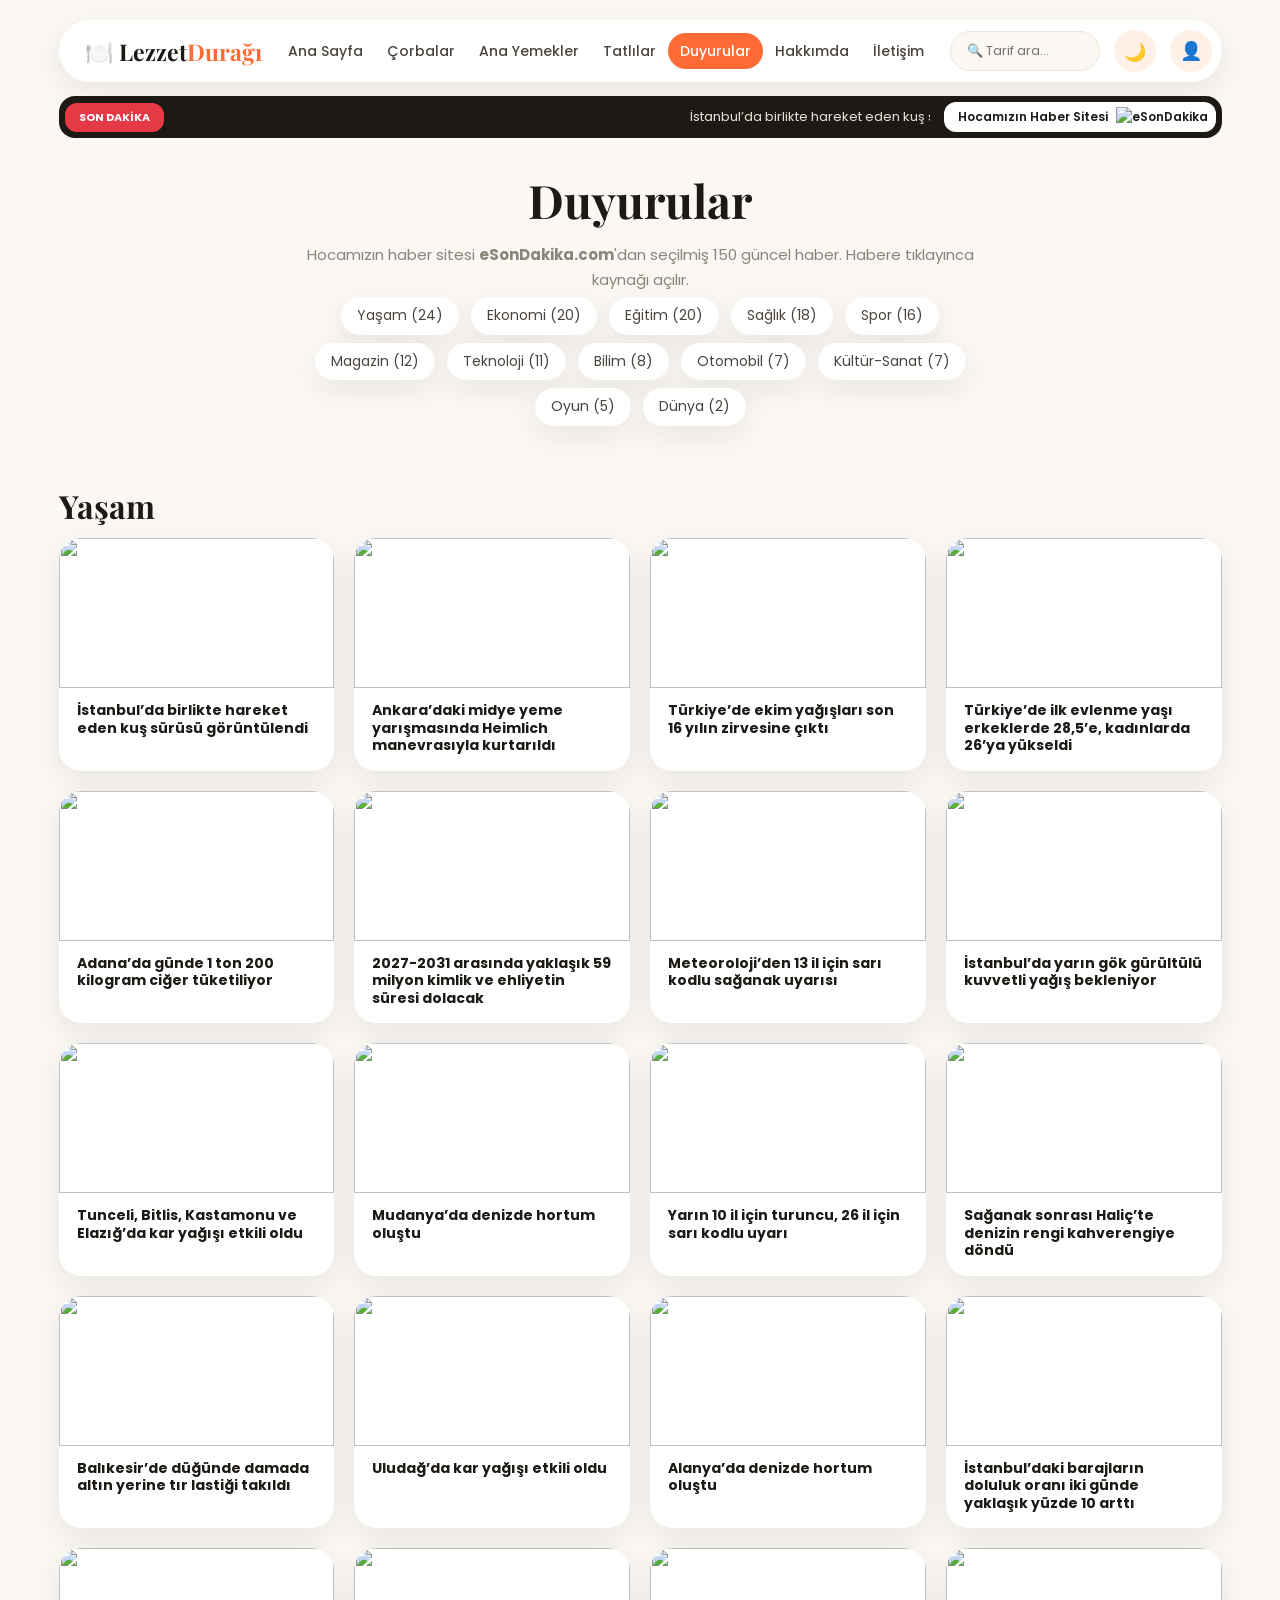
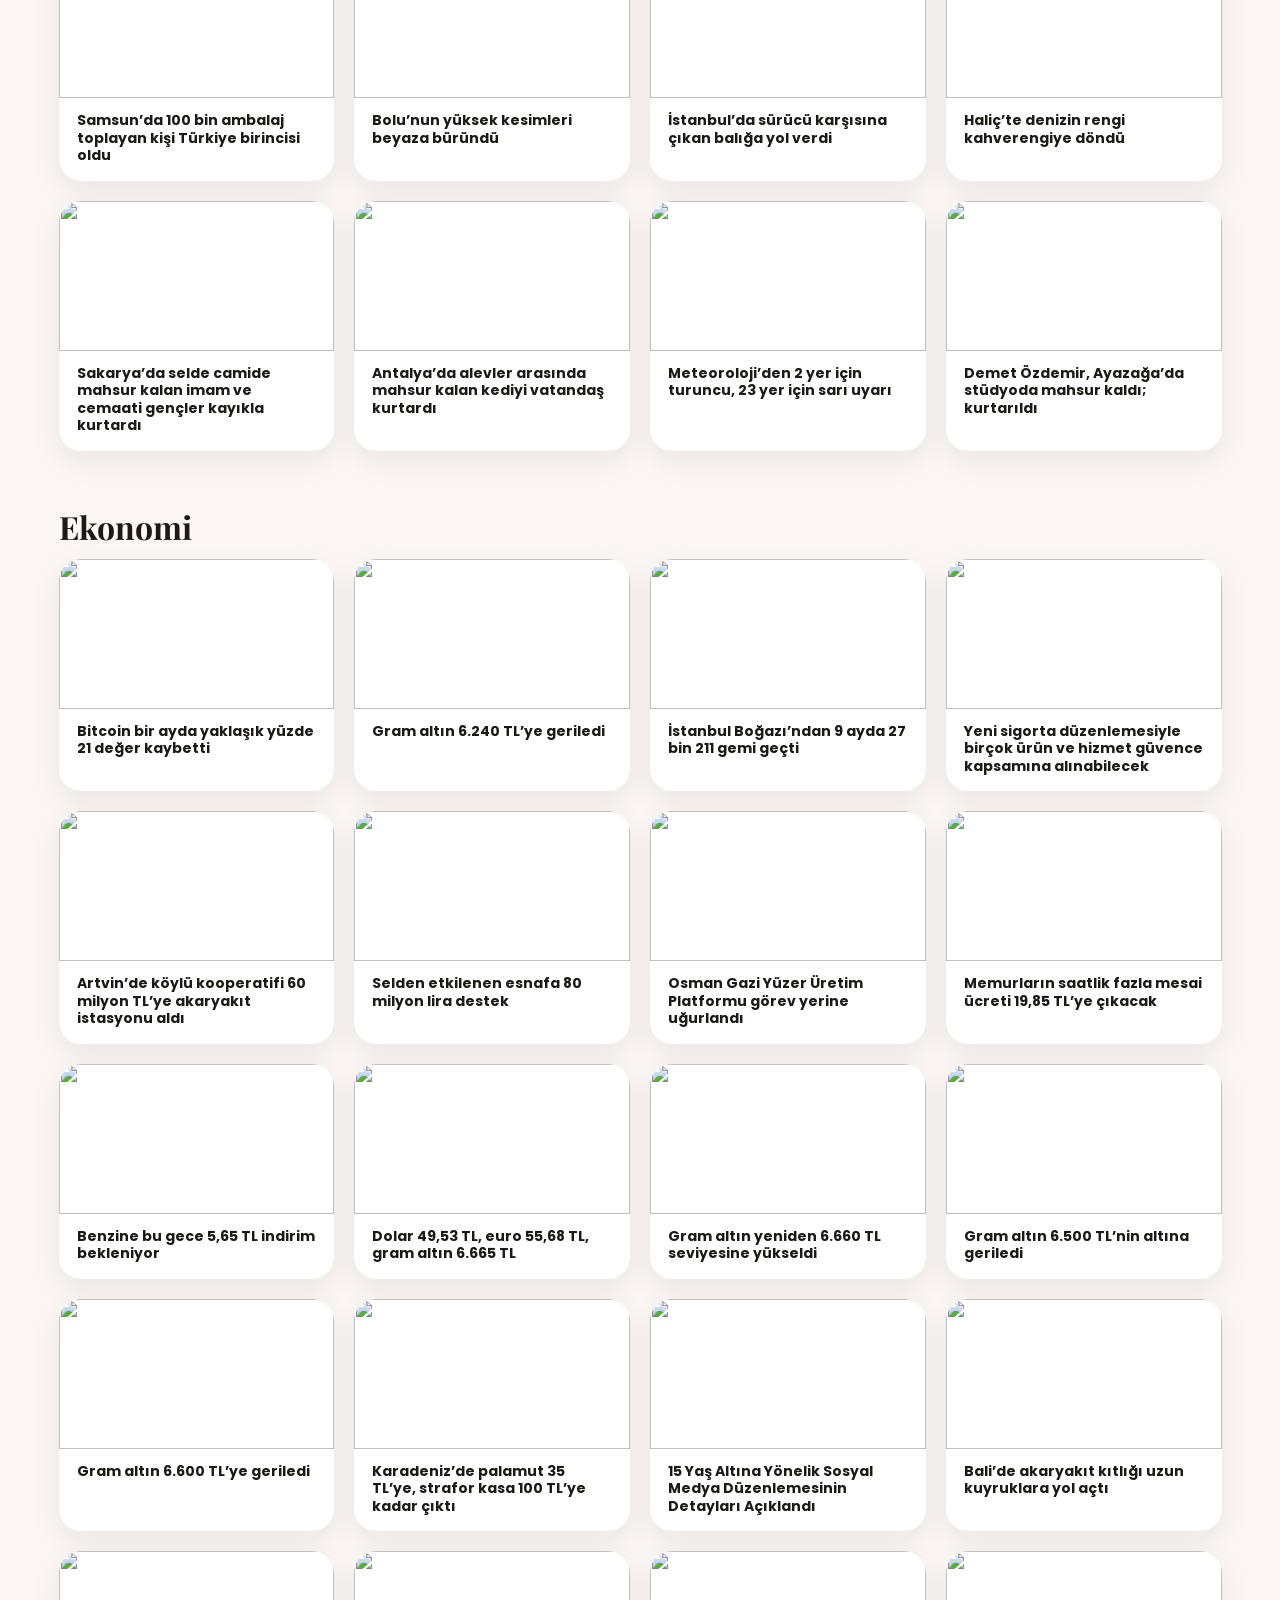
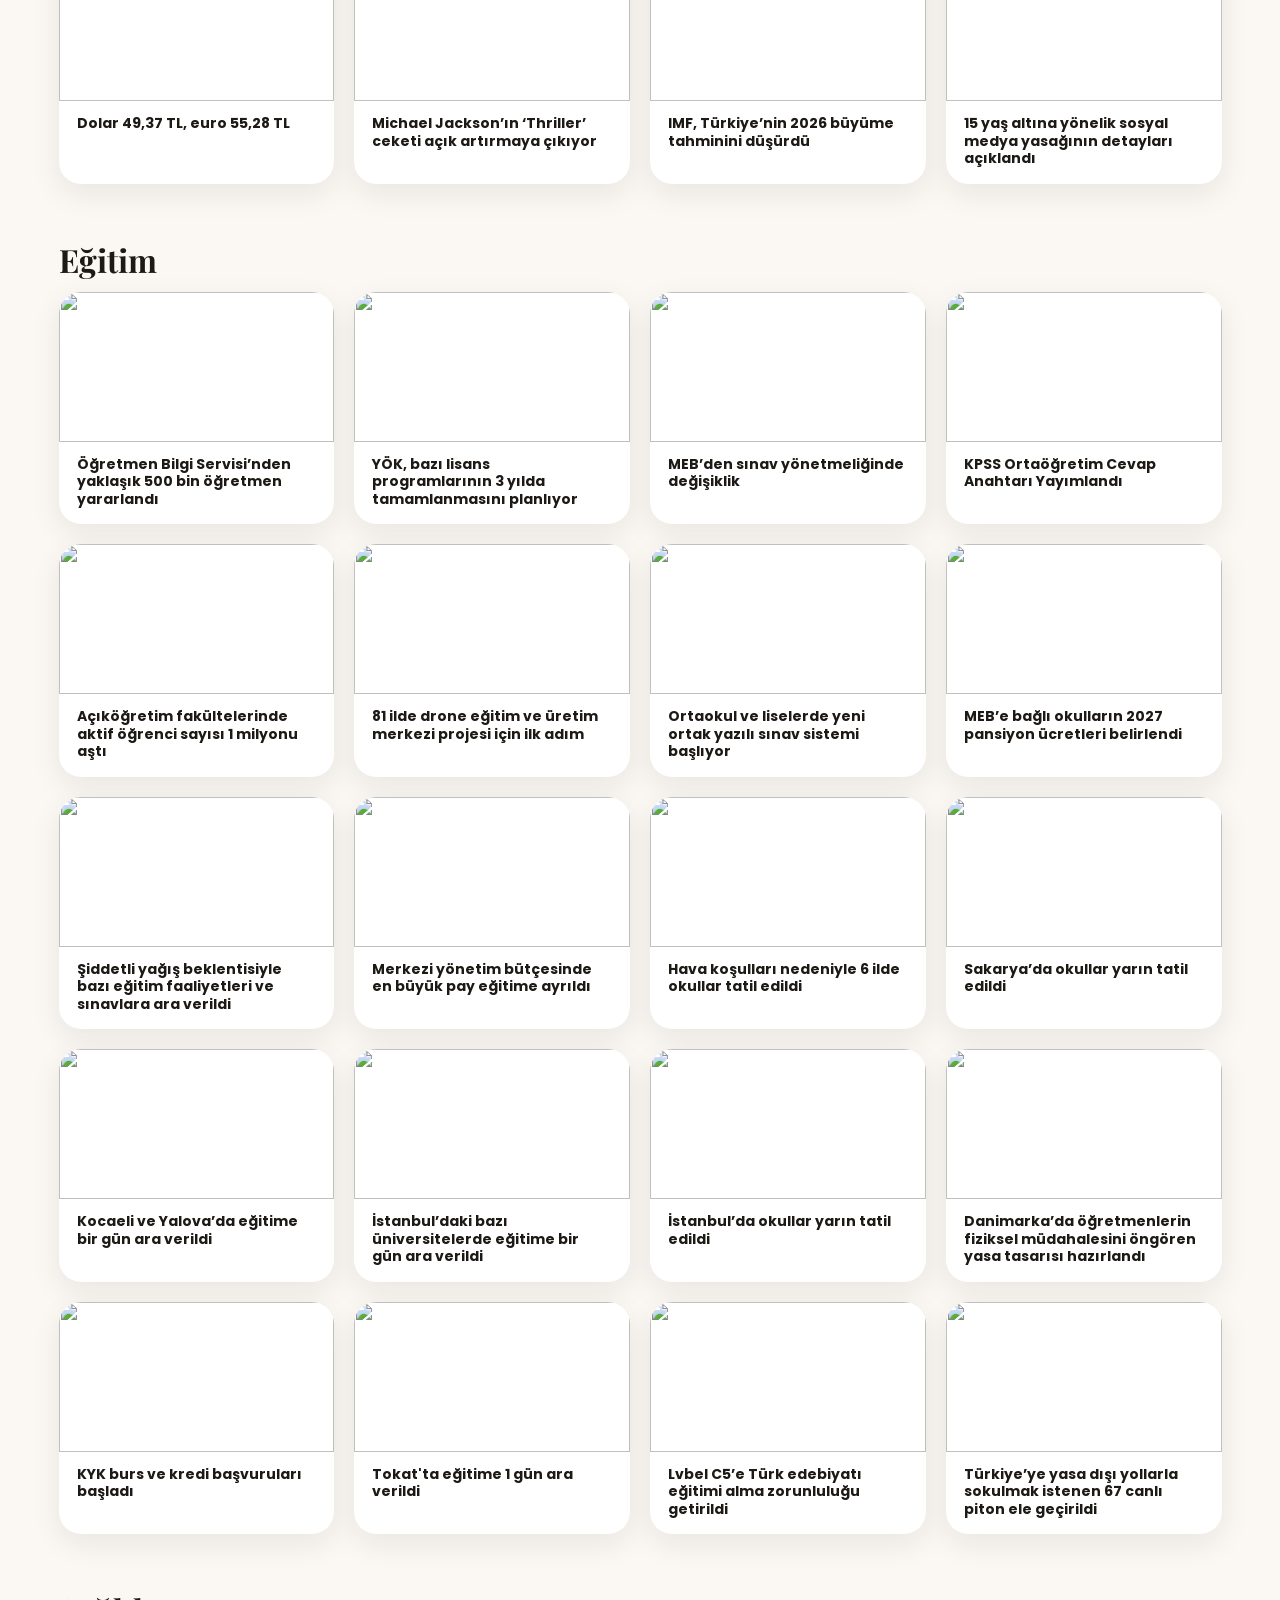
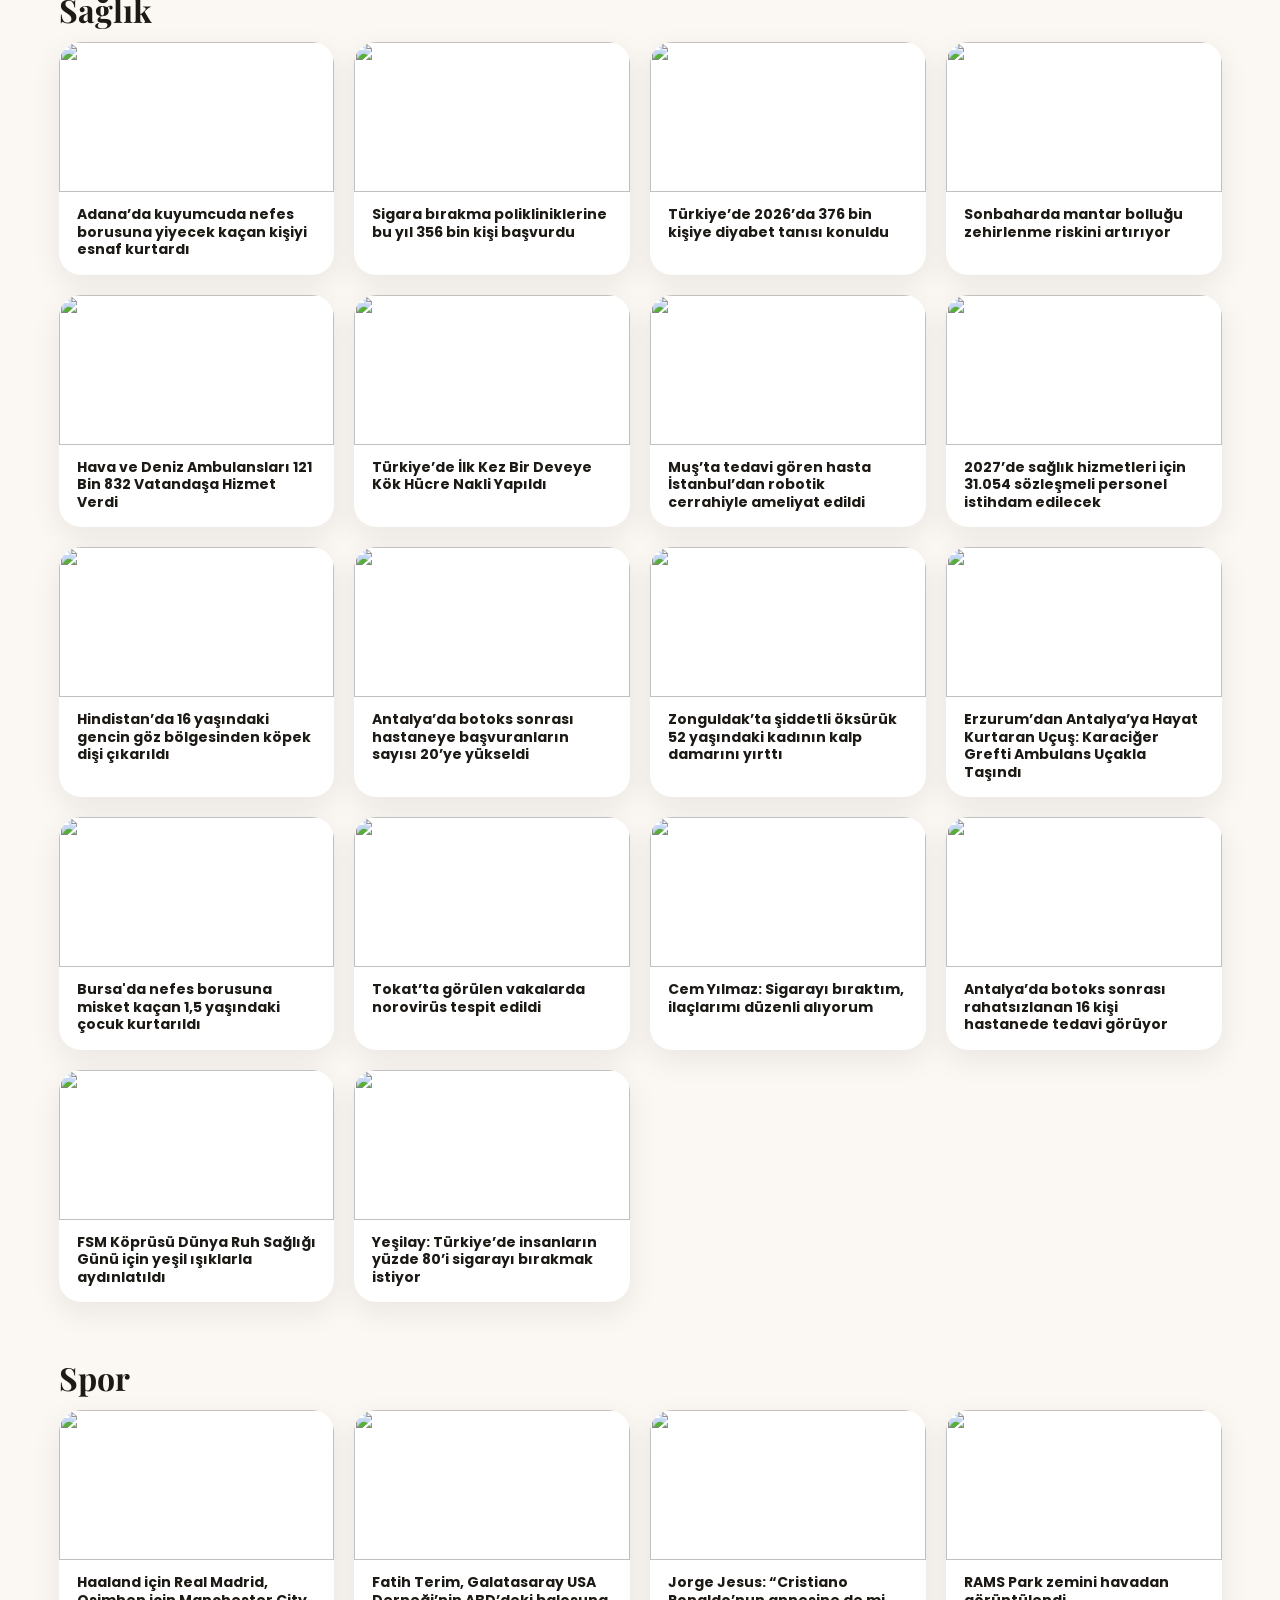
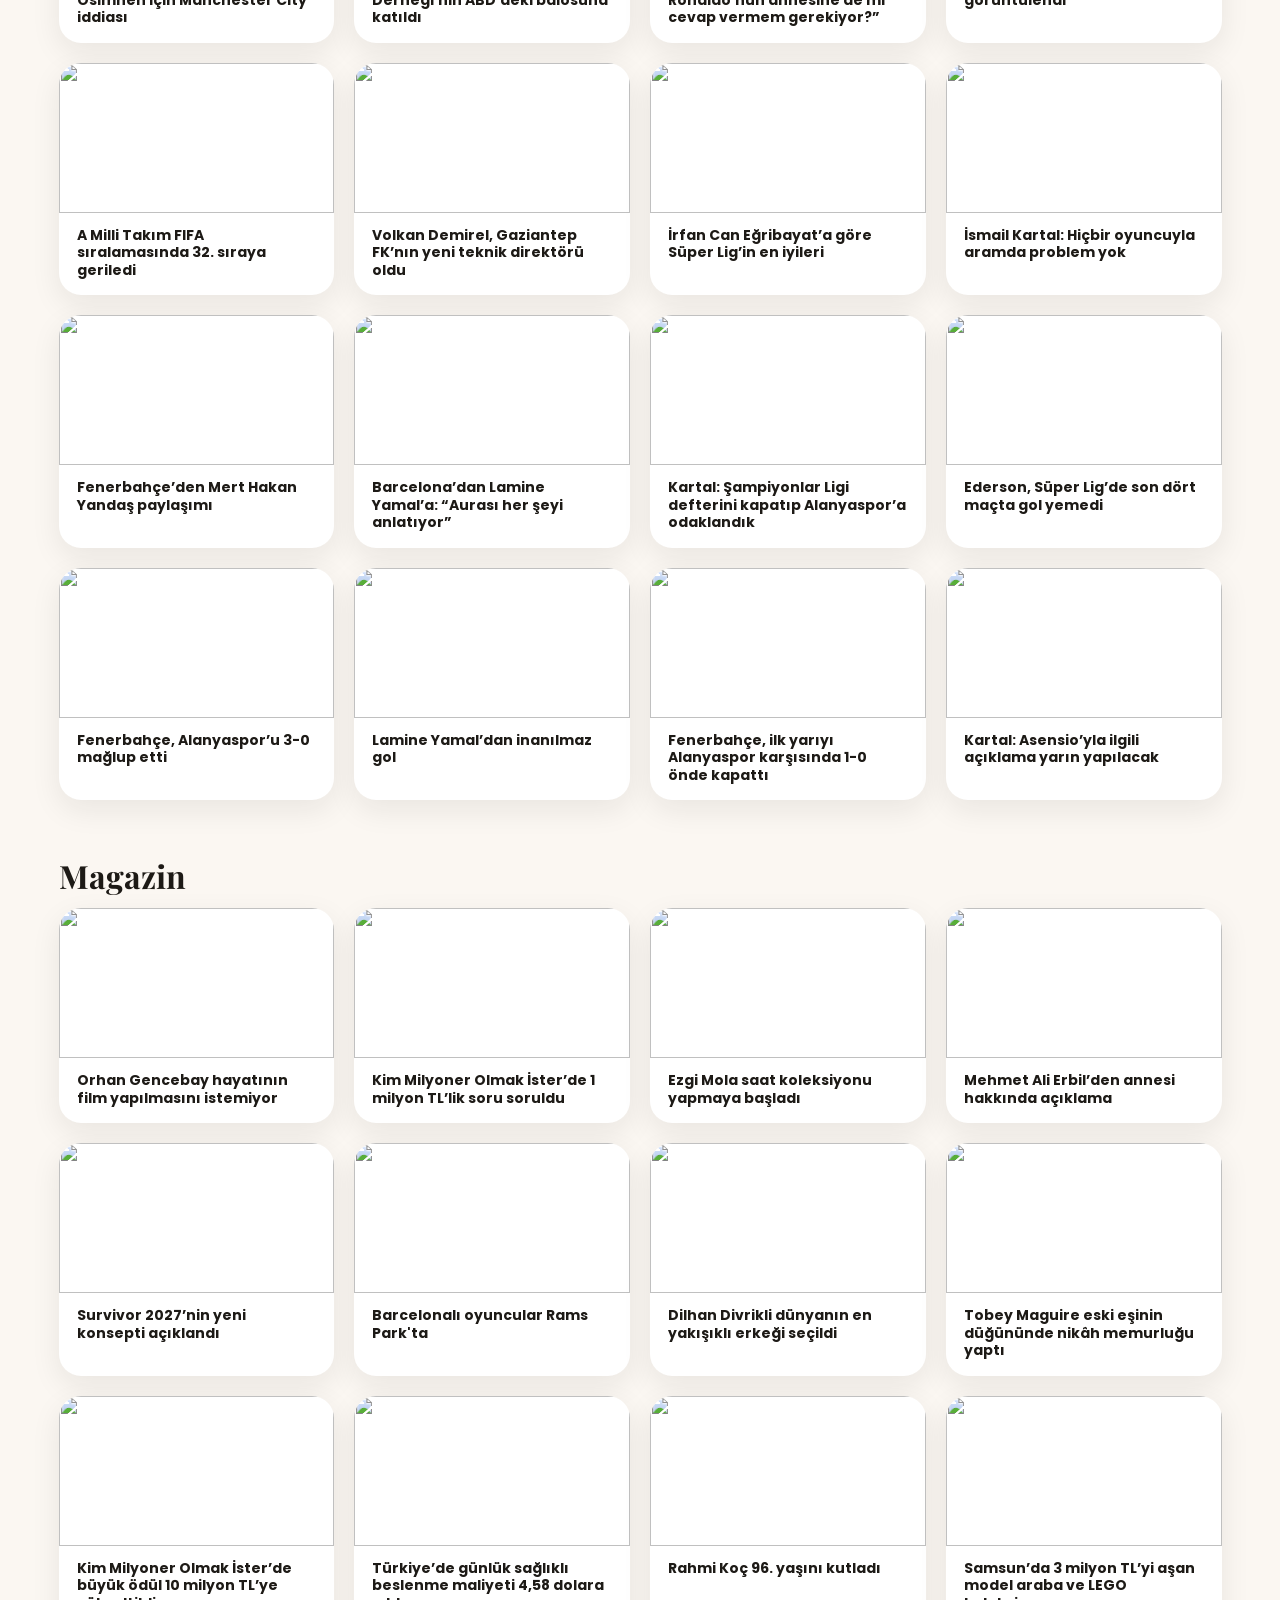
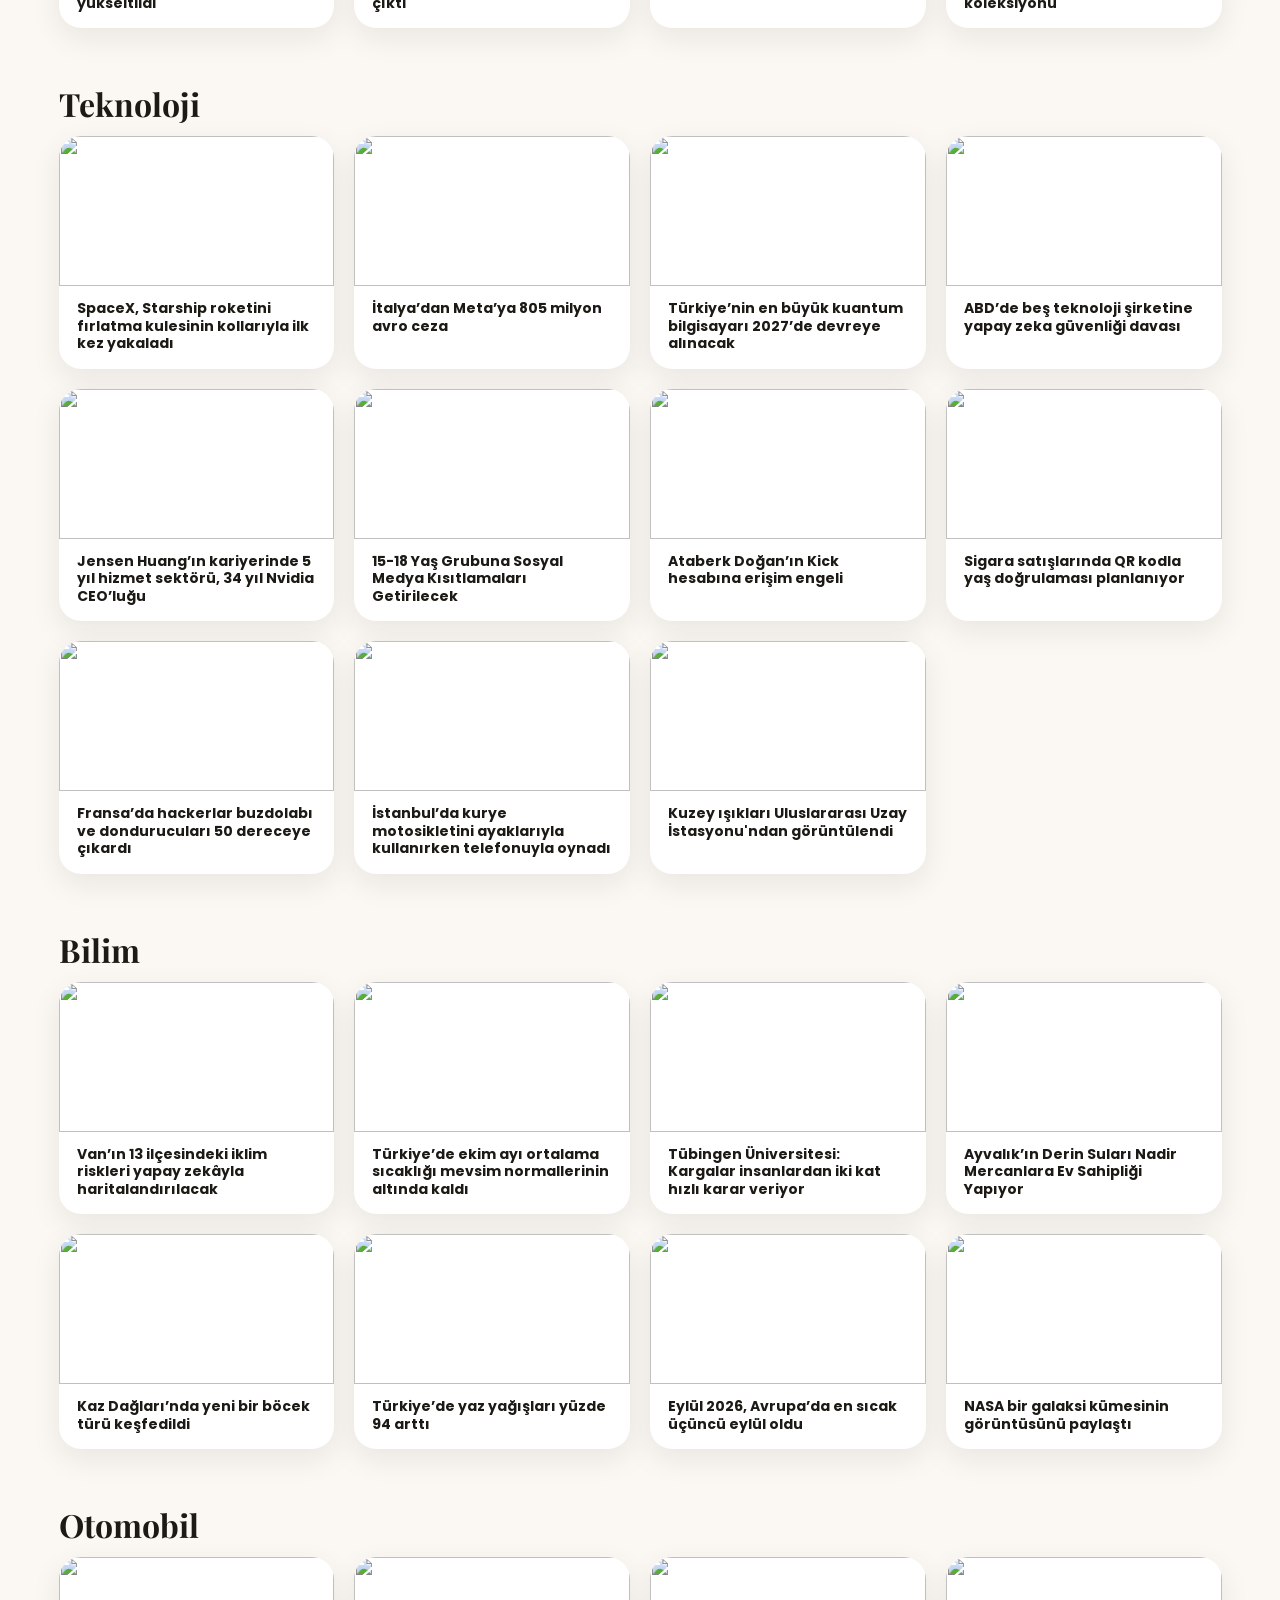
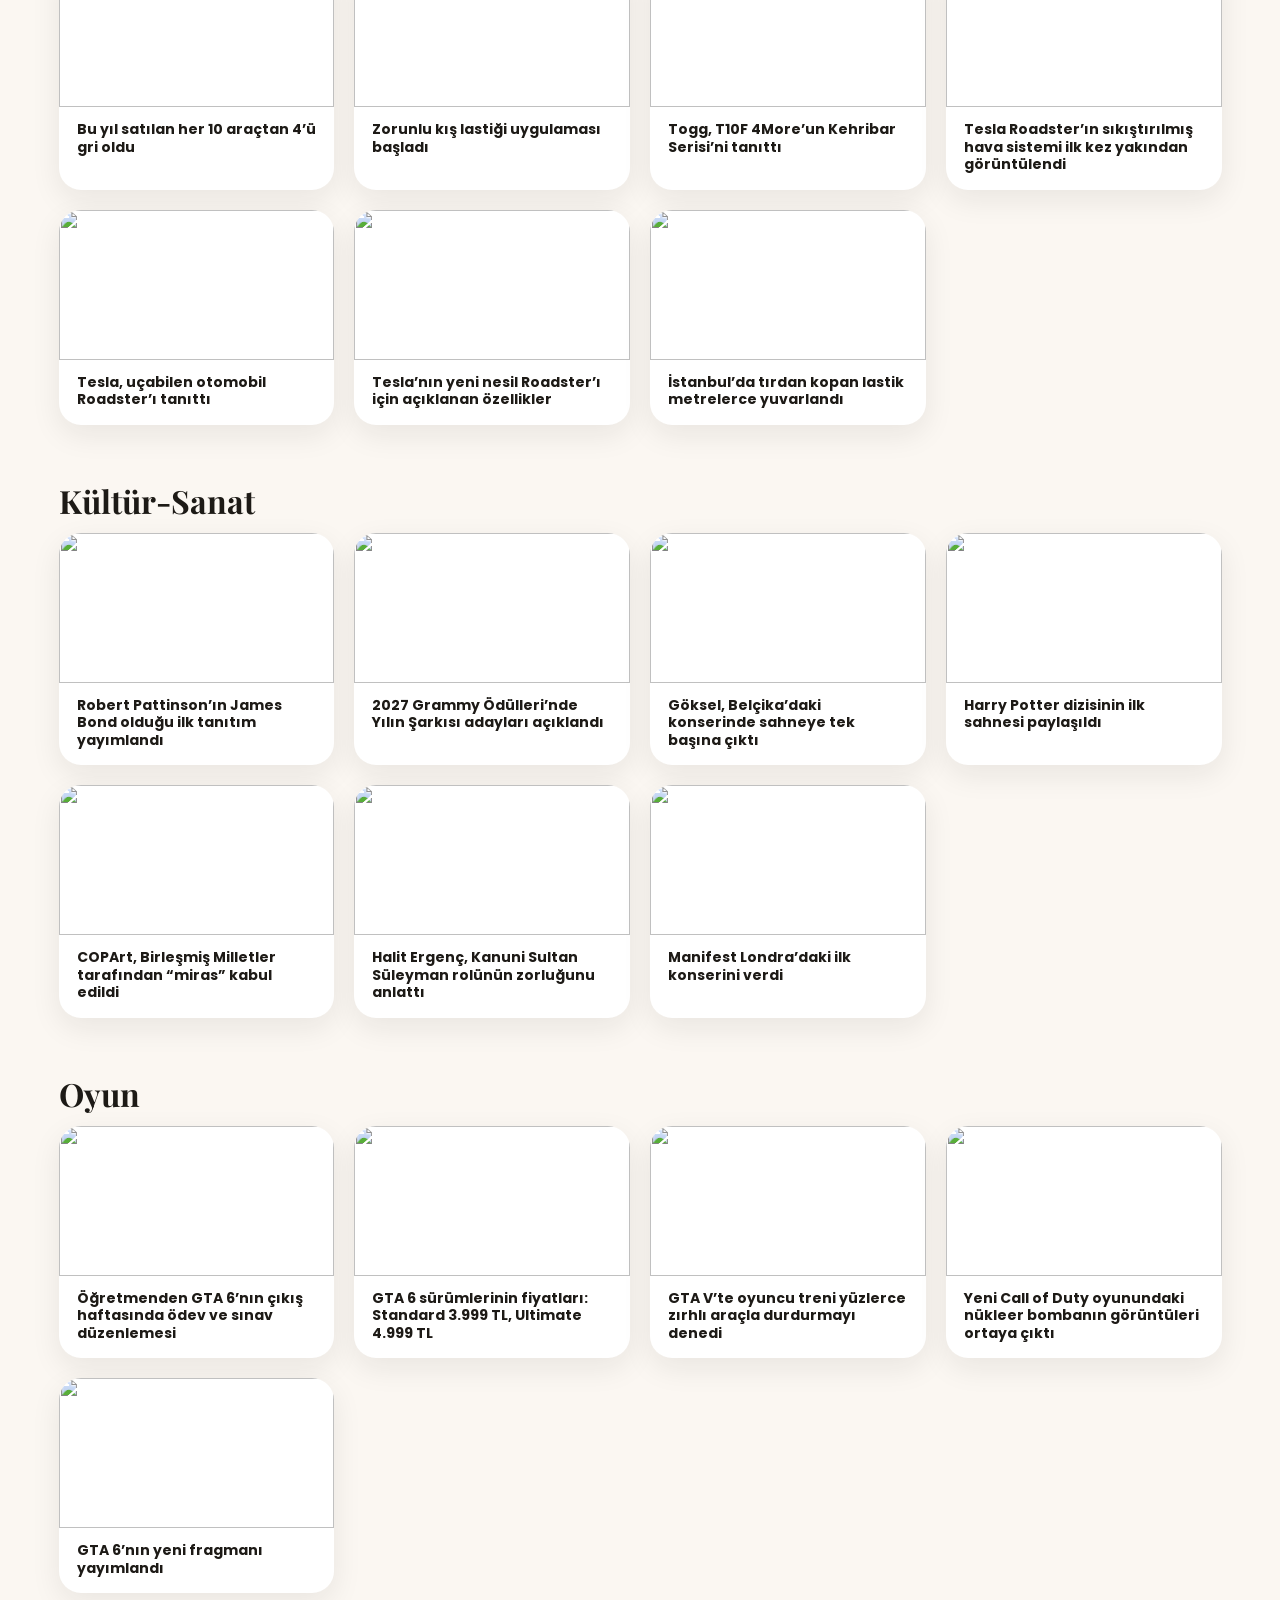
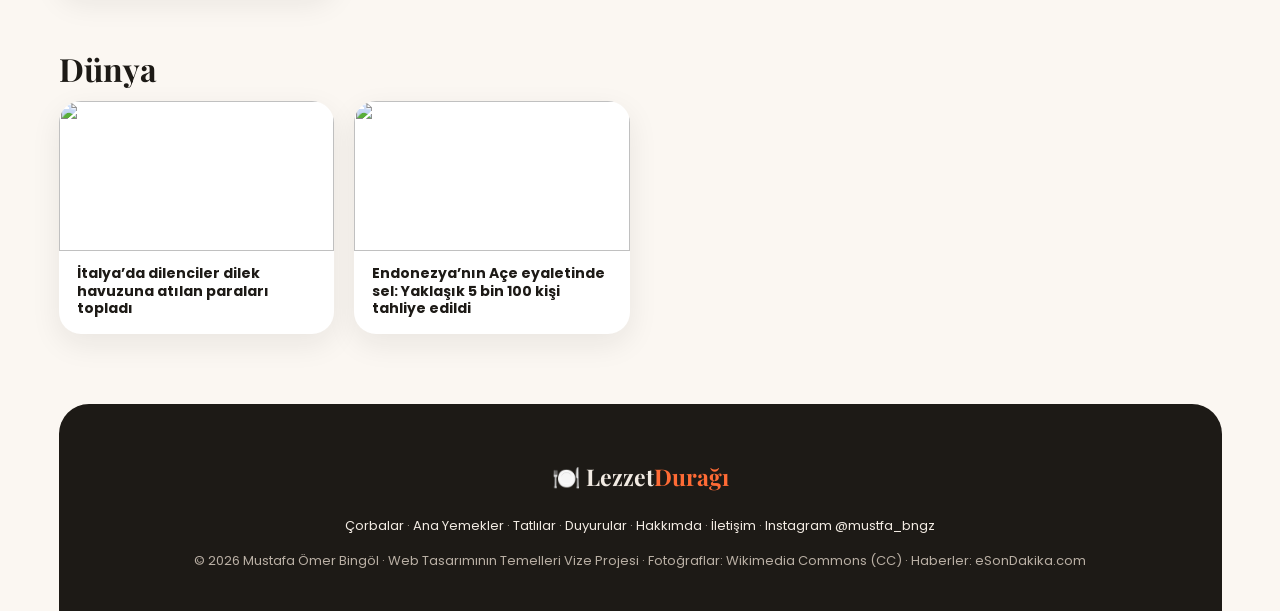
==== duyurular.html @ d1dae6a5 "Add files via upload" ====
<!DOCTYPE html>
<html lang="tr">
<head>
  <meta charset="UTF-8">
  <title>Duyurular | Lezzet Durağı</title>
  <link rel="stylesheet" href="stil.css">
</head>
<body>
<table class="sayfa">
  <tr><td colspan="2" class="ust"><div>
    <a class="logo" href="index.html">🍽️ Lezzet<b>Durağı</b></a>
    <nav><a href="index.html">Ana Sayfa</a><a href="corbalar.html">Çorbalar</a><a href="anayemekler.html">Ana Yemekler</a><a href="tatlilar.html">Tatlılar</a><a href="duyurular.html" class="aktif">Duyurular</a><a href="hakkimda.html">Hakkımda</a><a href="iletisim.html">İletişim</a></nav>
    <form onsubmit="return tarifAra(this)"><input name="q" placeholder="🔍 Tarif ara..."></form>
    <button onclick="tema()" title="Koyu / açık tema">🌙</button><a class="giris" href="index.html#giris" title="Giriş Yap">👤</a>
  </div></td></tr>
  <tr><td colspan="2" class="serit"><div>
    <b>SON DAKİKA</b><marquee onmouseover="this.stop()" onmouseout="this.start()">İstanbul’da birlikte hareket eden kuş sürüsü görüntülendi • Haaland için Real Madrid, Osimhen için Manchester City iddiası • Bitcoin bir ayda yaklaşık yüzde 21 değer kaybetti • Gram altın 6.240 TL’ye geriledi • Öğretmenden GTA 6’nın çıkış haftasında ödev ve sınav düzenlemesi</marquee>
    <a href="https://esondakika.com/tr">Hocamızın Haber Sitesi <img src="haber-gorselleri/esondakika-logo.png" alt="eSonDakika"></a>
  </div></td></tr>
  <tr><td colspan="2">
    <div class="baslik"><h1>Duyurular</h1><p>Hocamızın haber sitesi <b>eSonDakika.com</b>'dan seçilmiş 150 güncel haber. Habere tıklayınca kaynağı açılır.</p>
    <p class="cipler"><a href="#yasam">Yaşam (24)</a> <a href="#ekonomi">Ekonomi (20)</a> <a href="#egitim">Eğitim (20)</a> <a href="#saglik">Sağlık (18)</a> <a href="#spor">Spor (16)</a> <a href="#magazin">Magazin (12)</a> <a href="#teknoloji">Teknoloji (11)</a> <a href="#bilim">Bilim (8)</a> <a href="#otomobil">Otomobil (7)</a> <a href="#kultur-sanat">Kültür-Sanat (7)</a> <a href="#oyun">Oyun (5)</a> <a href="#dunya">Dünya (2)</a></p></div>
    <h2 id="yasam">Yaşam</h2>
    <div class="izgara dort">
      <a href="https://esondakika.com/tr/yasam/istanbul-da-birlikte-hareket-eden-kus-surusu-goruntulendi-00381256"><img src="haber-gorselleri/08.jpg" alt=""><h3>İstanbul’da birlikte hareket eden kuş sürüsü görüntülendi</h3></a>
      <a href="https://esondakika.com/tr/yasam/ankara-daki-midye-yeme-yarismasinda-heimlich-manevrasiyla-kurtarildi-43210379"><img src="haber-gorselleri/09.jpg" alt=""><h3>Ankara’daki midye yeme yarışmasında Heimlich manevrasıyla kurtarıldı</h3></a>
      <a href="https://esondakika.com/tr/yasam/turkiye-de-ekim-yagislari-son-16-yilin-zirvesine-cikti-73608466"><img src="haber-gorselleri/10.jpg" alt=""><h3>Türkiye’de ekim yağışları son 16 yılın zirvesine çıktı</h3></a>
      <a href="https://esondakika.com/tr/yasam/turkiye-de-ilk-evlenme-yasi-erkeklerde-28-5-e-kadinlarda-26-ya-yukseldi-33327518"><img src="haber-gorselleri/11.jpg" alt=""><h3>Türkiye’de ilk evlenme yaşı erkeklerde 28,5’e, kadınlarda 26’ya yükseldi</h3></a>
      <a href="https://esondakika.com/tr/yasam/adana-da-gunde-1-ton-200-kilogram-ciger-tuketiliyor-98814249"><img src="haber-gorselleri/12.jpg" alt=""><h3>Adana’da günde 1 ton 200 kilogram ciğer tüketiliyor</h3></a>
      <a href="https://esondakika.com/tr/yasam/2027-2031-arasinda-yaklasik-59-milyon-kimlik-ve-ehliyetin-suresi-dolacak-68777213"><img src="haber-gorselleri/13.jpg" alt=""><h3>2027-2031 arasında yaklaşık 59 milyon kimlik ve ehliyetin süresi dolacak</h3></a>
      <a href="https://esondakika.com/tr/yasam/meteoroloji-den-13-il-icin-sari-kodlu-saganak-uyarisi-68023334"><img src="haber-gorselleri/14.jpg" alt=""><h3>Meteoroloji’den 13 il için sarı kodlu sağanak uyarısı</h3></a>
      <a href="https://esondakika.com/tr/yasam/istanbul-da-yarin-gok-gurultulu-kuvvetli-yagis-bekleniyor-54175705"><img src="haber-gorselleri/15.jpg" alt=""><h3>İstanbul’da yarın gök gürültülü kuvvetli yağış bekleniyor</h3></a>
      <a href="https://esondakika.com/tr/yasam/tunceli-bitlis-kastamonu-ve-elazig-da-kar-yagisi-etkili-oldu-84549362"><img src="haber-gorselleri/16.jpg" alt=""><h3>Tunceli, Bitlis, Kastamonu ve Elazığ’da kar yağışı etkili oldu</h3></a>
      <a href="https://esondakika.com/tr/yasam/mudanya-da-denizde-hortum-olustu-13510309"><img src="haber-gorselleri/072.jpg" alt=""><h3>Mudanya’da denizde hortum oluştu</h3></a>
      <a href="https://esondakika.com/tr/yasam/yarin-10-il-icin-turuncu-26-il-icin-sari-kodlu-uyari-19514788"><img src="haber-gorselleri/081.jpg" alt=""><h3>Yarın 10 il için turuncu, 26 il için sarı kodlu uyarı</h3></a>
      <a href="https://esondakika.com/tr/yasam/saganak-sonrasi-halic-te-denizin-rengi-kahverengiye-dondu-80840519"><img src="haber-gorselleri/089.jpg" alt=""><h3>Sağanak sonrası Haliç’te denizin rengi kahverengiye döndü</h3></a>
      <a href="https://esondakika.com/tr/yasam/balikesir-de-dugunde-damada-altin-yerine-tir-lastigi-takildi-98647179"><img src="haber-gorselleri/105.jpg" alt=""><h3>Balıkesir’de düğünde damada altın yerine tır lastiği takıldı</h3></a>
      <a href="https://esondakika.com/tr/yasam/uludag-da-kar-yagisi-etkili-oldu-97121745"><img src="haber-gorselleri/112.jpg" alt=""><h3>Uludağ’da kar yağışı etkili oldu</h3></a>
      <a href="https://esondakika.com/tr/yasam/alanya-da-denizde-hortum-olustu-36684163"><img src="haber-gorselleri/119.jpg" alt=""><h3>Alanya’da denizde hortum oluştu</h3></a>
      <a href="https://esondakika.com/tr/yasam/istanbul-daki-barajlarin-doluluk-orani-iki-gunde-yaklasik-yuzde-10-artti-11991198"><img src="haber-gorselleri/126.jpg" alt=""><h3>İstanbul’daki barajların doluluk oranı iki günde yaklaşık yüzde 10 arttı</h3></a>
      <a href="https://esondakika.com/tr/yasam/samsun-da-100-bin-ambalaj-toplayan-kisi-turkiye-birincisi-oldu-36665546"><img src="haber-gorselleri/132.jpg" alt=""><h3>Samsun’da 100 bin ambalaj toplayan kişi Türkiye birincisi oldu</h3></a>
      <a href="https://esondakika.com/tr/yasam/bolu-nun-yuksek-kesimleri-beyaza-burundu-62074450"><img src="haber-gorselleri/138.jpg" alt=""><h3>Bolu’nun yüksek kesimleri beyaza büründü</h3></a>
      <a href="https://esondakika.com/tr/yasam/istanbul-da-surucu-karsisina-cikan-baliga-yol-verdi-64201066"><img src="haber-gorselleri/144.jpg" alt=""><h3>İstanbul’da sürücü karşısına çıkan balığa yol verdi</h3></a>
      <a href="https://esondakika.com/tr/yasam/halic-te-denizin-rengi-kahverengiye-dondu-64833574"><img src="haber-gorselleri/151.jpg" alt=""><h3>Haliç’te denizin rengi kahverengiye döndü</h3></a>
      <a href="https://esondakika.com/tr/yasam/sakarya-da-selde-camide-mahsur-kalan-imam-ve-cemaati-gencler-kayikla-kurtardi-51106807"><img src="haber-gorselleri/157.jpg" alt=""><h3>Sakarya’da selde camide mahsur kalan imam ve cemaati gençler kayıkla kurtardı</h3></a>
      <a href="https://esondakika.com/tr/yasam/antalya-da-alevler-arasinda-mahsur-kalan-kediyi-vatandas-kurtardi-95329171"><img src="haber-gorselleri/162.jpg" alt=""><h3>Antalya’da alevler arasında mahsur kalan kediyi vatandaş kurtardı</h3></a>
      <a href="https://esondakika.com/tr/yasam/meteoroloji-den-2-yer-icin-turuncu-23-yer-icin-sari-uyari-00247619"><img src="haber-gorselleri/166.jpg" alt=""><h3>Meteoroloji’den 2 yer için turuncu, 23 yer için sarı uyarı</h3></a>
      <a href="https://esondakika.com/tr/yasam/demet-ozdemir-ayazaga-da-studyoda-mahsur-kaldi-kurtarildi-31123643"><img src="haber-gorselleri/169.jpg" alt=""><h3>Demet Özdemir, Ayazağa’da stüdyoda mahsur kaldı; kurtarıldı</h3></a>
    </div>
    <h2 id="ekonomi">Ekonomi</h2>
    <div class="izgara dort">
      <a href="https://esondakika.com/tr/ekonomi/bitcoin-bir-ayda-yaklasik-yuzde-21-deger-kaybetti-17241744"><img src="haber-gorselleri/45.jpg" alt=""><h3>Bitcoin bir ayda yaklaşık yüzde 21 değer kaybetti</h3></a>
      <a href="https://esondakika.com/tr/ekonomi/gram-altin-6-240-tl-ye-geriledi-43643610"><img src="haber-gorselleri/46.jpg" alt=""><h3>Gram altın 6.240 TL’ye geriledi</h3></a>
      <a href="https://esondakika.com/tr/ekonomi/istanbul-bogazi-ndan-9-ayda-27-bin-211-gemi-gecti-75274027"><img src="haber-gorselleri/47.jpg" alt=""><h3>İstanbul Boğazı’ndan 9 ayda 27 bin 211 gemi geçti</h3></a>
      <a href="https://esondakika.com/tr/ekonomi/yeni-sigorta-duzenlemesiyle-bircok-urun-ve-hizmet-guvence-kapsamina-alinabilecek-19674113"><img src="haber-gorselleri/48.jpg" alt=""><h3>Yeni sigorta düzenlemesiyle birçok ürün ve hizmet güvence kapsamına alınabilecek</h3></a>
      <a href="https://esondakika.com/tr/ekonomi/artvin-de-koylu-kooperatifi-60-milyon-tl-ye-akaryakit-istasyonu-aldi-32714466"><img src="haber-gorselleri/49.jpg" alt=""><h3>Artvin’de köylü kooperatifi 60 milyon TL’ye akaryakıt istasyonu aldı</h3></a>
      <a href="https://esondakika.com/tr/ekonomi/selden-etkilenen-esnafa-80-milyon-lira-destek-00657376"><img src="haber-gorselleri/076.jpg" alt=""><h3>Selden etkilenen esnafa 80 milyon lira destek</h3></a>
      <a href="https://esondakika.com/tr/ekonomi/osman-gazi-yuzer-uretim-platformu-gorev-yerine-ugurlandi-20269672"><img src="haber-gorselleri/085.jpg" alt=""><h3>Osman Gazi Yüzer Üretim Platformu görev yerine uğurlandı</h3></a>
      <a href="https://esondakika.com/tr/ekonomi/memurlarin-saatlik-fazla-mesai-ucreti-19-85-tl-ye-cikacak-86830052"><img src="haber-gorselleri/093.jpg" alt=""><h3>Memurların saatlik fazla mesai ücreti 19,85 TL’ye çıkacak</h3></a>
      <a href="https://esondakika.com/tr/ekonomi/benzine-bu-gece-5-65-tl-indirim-bekleniyor-12129148"><img src="haber-gorselleri/101.jpg" alt=""><h3>Benzine bu gece 5,65 TL indirim bekleniyor</h3></a>
      <a href="https://esondakika.com/tr/ekonomi/dolar-49-53-tl-euro-55-68-tl-gram-altin-6-665-tl-53058875"><img src="haber-gorselleri/109.jpg" alt=""><h3>Dolar 49,53 TL, euro 55,68 TL, gram altın 6.665 TL</h3></a>
      <a href="https://esondakika.com/tr/ekonomi/gram-altin-yeniden-6-660-tl-seviyesine-yukseldi-32049310"><img src="haber-gorselleri/116.jpg" alt=""><h3>Gram altın yeniden 6.660 TL seviyesine yükseldi</h3></a>
      <a href="https://esondakika.com/tr/ekonomi/gram-altin-6-500-tl-nin-altina-geriledi-55511916"><img src="haber-gorselleri/123.jpg" alt=""><h3>Gram altın 6.500 TL’nin altına geriledi</h3></a>
      <a href="https://esondakika.com/tr/ekonomi/gram-altin-6-600-tl-ye-geriledi-29365184"><img src="haber-gorselleri/129.jpg" alt=""><h3>Gram altın 6.600 TL’ye geriledi</h3></a>
      <a href="https://esondakika.com/tr/ekonomi/karadeniz-de-palamut-35-tl-ye-strafor-kasa-100-tl-ye-kadar-cikti-48927813"><img src="haber-gorselleri/141.jpg" alt=""><h3>Karadeniz’de palamut 35 TL’ye, strafor kasa 100 TL’ye kadar çıktı</h3></a>
      <a href="https://esondakika.com/tr/ekonomi/15-yas-altina-yonelik-sosyal-medya-duzenlemesinin-detaylari-aciklandi-73995657"><img src="haber-gorselleri/147.jpg" alt=""><h3>15 Yaş Altına Yönelik Sosyal Medya Düzenlemesinin Detayları Açıklandı</h3></a>
      <a href="https://esondakika.com/tr/ekonomi/bali-de-akaryakit-kitligi-uzun-kuyruklara-yol-acti-91148396"><img src="haber-gorselleri/154.jpg" alt=""><h3>Bali’de akaryakıt kıtlığı uzun kuyruklara yol açtı</h3></a>
      <a href="https://esondakika.com/tr/ekonomi/dolar-49-37-tl-euro-55-28-tl-57413954"><img src="haber-gorselleri/160.jpg" alt=""><h3>Dolar 49,37 TL, euro 55,28 TL</h3></a>
      <a href="https://esondakika.com/tr/ekonomi/michael-jackson-in-thriller-ceketi-acik-artirmaya-cikiyor-13362142"><img src="haber-gorselleri/164.jpg" alt=""><h3>Michael Jackson’ın ‘Thriller’ ceketi açık artırmaya çıkıyor</h3></a>
      <a href="https://esondakika.com/tr/ekonomi/imf-turkiye-nin-2026-buyume-tahminini-dusurdu-67334971"><img src="haber-gorselleri/168.jpg" alt=""><h3>IMF, Türkiye’nin 2026 büyüme tahminini düşürdü</h3></a>
      <a href="https://esondakika.com/tr/ekonomi/15-yas-altina-yonelik-sosyal-medya-yasaginin-detaylari-aciklandi-00970720"><img src="haber-gorselleri/171.jpg" alt=""><h3>15 yaş altına yönelik sosyal medya yasağının detayları açıklandı</h3></a>
    </div>
    <h2 id="egitim">Eğitim</h2>
    <div class="izgara dort">
      <a href="https://esondakika.com/tr/egitim/ogretmen-bilgi-servisi-nden-yaklasik-500-bin-ogretmen-yararlandi-81848741"><img src="haber-gorselleri/31.jpg" alt=""><h3>Öğretmen Bilgi Servisi’nden yaklaşık 500 bin öğretmen yararlandı</h3></a>
      <a href="https://esondakika.com/tr/egitim/yok-bazi-lisans-programlarinin-3-yilda-tamamlanmasini-planliyor-87773626"><img src="haber-gorselleri/32.jpg" alt=""><h3>YÖK, bazı lisans programlarının 3 yılda tamamlanmasını planlıyor</h3></a>
      <a href="https://esondakika.com/tr/egitim/meb-den-sinav-yonetmeliginde-degisiklik-30643207"><img src="haber-gorselleri/33.jpg" alt=""><h3>MEB’den sınav yönetmeliğinde değişiklik</h3></a>
      <a href="https://esondakika.com/tr/egitim/kpss-ortaogretim-cevap-anahtari-yayimlandi-14915235"><img src="haber-gorselleri/34.jpg" alt=""><h3>KPSS Ortaöğretim Cevap Anahtarı Yayımlandı</h3></a>
      <a href="https://esondakika.com/tr/egitim/acikogretim-fakultelerinde-aktif-ogrenci-sayisi-1-milyonu-asti-24220062"><img src="haber-gorselleri/35.jpg" alt=""><h3>Açıköğretim fakültelerinde aktif öğrenci sayısı 1 milyonu aştı</h3></a>
      <a href="https://esondakika.com/tr/egitim/81-ilde-drone-egitim-ve-uretim-merkezi-projesi-icin-ilk-adim-52037084"><img src="haber-gorselleri/36.jpg" alt=""><h3>81 ilde drone eğitim ve üretim merkezi projesi için ilk adım</h3></a>
      <a href="https://esondakika.com/tr/egitim/ortaokul-ve-liselerde-yeni-ortak-yazili-sinav-sistemi-basliyor-81004014"><img src="haber-gorselleri/37.jpg" alt=""><h3>Ortaokul ve liselerde yeni ortak yazılı sınav sistemi başlıyor</h3></a>
      <a href="https://esondakika.com/tr/egitim/meb-e-bagli-okullarin-2027-pansiyon-ucretleri-belirlendi-86867205"><img src="haber-gorselleri/074.jpg" alt=""><h3>MEB’e bağlı okulların 2027 pansiyon ücretleri belirlendi</h3></a>
      <a href="https://esondakika.com/tr/egitim/siddetli-yagis-beklentisiyle-bazi-egitim-faaliyetleri-ve-sinavlara-ara-verildi-71783167"><img src="haber-gorselleri/083.jpg" alt=""><h3>Şiddetli yağış beklentisiyle bazı eğitim faaliyetleri ve sınavlara ara verildi</h3></a>
      <a href="https://esondakika.com/tr/egitim/merkezi-yonetim-butcesinde-en-buyuk-pay-egitime-ayrildi-80838399"><img src="haber-gorselleri/091.jpg" alt=""><h3>Merkezi yönetim bütçesinde en büyük pay eğitime ayrıldı</h3></a>
      <a href="https://esondakika.com/tr/egitim/hava-kosullari-nedeniyle-6-ilde-okullar-tatil-edildi-79340616"><img src="haber-gorselleri/099.jpg" alt=""><h3>Hava koşulları nedeniyle 6 ilde okullar tatil edildi</h3></a>
      <a href="https://esondakika.com/tr/egitim/sakarya-da-okullar-yarin-tatil-edildi-45803329"><img src="haber-gorselleri/107.jpg" alt=""><h3>Sakarya’da okullar yarın tatil edildi</h3></a>
      <a href="https://esondakika.com/tr/egitim/kocaeli-ve-yalova-da-egitime-bir-gun-ara-verildi-61776585"><img src="haber-gorselleri/114.jpg" alt=""><h3>Kocaeli ve Yalova’da eğitime bir gün ara verildi</h3></a>
      <a href="https://esondakika.com/tr/egitim/istanbul-daki-bazi-universitelerde-egitime-bir-gun-ara-verildi-33289765"><img src="haber-gorselleri/121.jpg" alt=""><h3>İstanbul’daki bazı üniversitelerde eğitime bir gün ara verildi</h3></a>
      <a href="https://esondakika.com/tr/egitim/istanbul-da-okullar-yarin-tatil-edildi-69913506"><img src="haber-gorselleri/127.jpg" alt=""><h3>İstanbul’da okullar yarın tatil edildi</h3></a>
      <a href="https://esondakika.com/tr/egitim/danimarka-da-ogretmenlerin-fiziksel-mudahalesini-ongoren-yasa-tasarisi-hazirlandi-91830570"><img src="haber-gorselleri/133.jpg" alt=""><h3>Danimarka’da öğretmenlerin fiziksel müdahalesini öngören yasa tasarısı hazırlandı</h3></a>
      <a href="https://esondakika.com/tr/egitim/kyk-burs-ve-kredi-basvurulari-basladi-29823123"><img src="haber-gorselleri/152.jpg" alt=""><h3>KYK burs ve kredi başvuruları başladı</h3></a>
      <a href="https://esondakika.com/tr/egitim/tokat-ta-egitime-1-gun-ara-verildi-93090807"><img src="haber-gorselleri/158.jpg" alt=""><h3>Tokat&#x27;ta eğitime 1 gün ara verildi</h3></a>
      <a href="https://esondakika.com/tr/egitim/lvbel-c5-e-turk-edebiyati-egitimi-alma-zorunlulugu-getirildi-51630207"><img src="haber-gorselleri/163.jpg" alt=""><h3>Lvbel C5’e Türk edebiyatı eğitimi alma zorunluluğu getirildi</h3></a>
      <a href="https://esondakika.com/tr/egitim/turkiye-ye-yasa-disi-yollarla-sokulmak-istenen-67-canli-piton-ele-gecirildi-42875728"><img src="haber-gorselleri/167.jpg" alt=""><h3>Türkiye’ye yasa dışı yollarla sokulmak istenen 67 canlı piton ele geçirildi</h3></a>
    </div>
    <h2 id="saglik">Sağlık</h2>
    <div class="izgara dort">
      <a href="https://esondakika.com/tr/saglik/adana-da-kuyumcuda-nefes-borusuna-yiyecek-kacan-kisiyi-esnaf-kurtardi-96122937"><img src="haber-gorselleri/01.jpg" alt=""><h3>Adana’da kuyumcuda nefes borusuna yiyecek kaçan kişiyi esnaf kurtardı</h3></a>
      <a href="https://esondakika.com/tr/saglik/sigara-birakma-polikliniklerine-bu-yil-356-bin-kisi-basvurdu-48231268"><img src="haber-gorselleri/02.jpg" alt=""><h3>Sigara bırakma polikliniklerine bu yıl 356 bin kişi başvurdu</h3></a>
      <a href="https://esondakika.com/tr/saglik/turkiye-de-2026-da-376-bin-kisiye-diyabet-tanisi-konuldu-45524745"><img src="haber-gorselleri/03.jpg" alt=""><h3>Türkiye’de 2026’da 376 bin kişiye diyabet tanısı konuldu</h3></a>
      <a href="https://esondakika.com/tr/saglik/sonbaharda-mantar-bollugu-zehirlenme-riskini-artiriyor-49569967"><img src="haber-gorselleri/04.jpg" alt=""><h3>Sonbaharda mantar bolluğu zehirlenme riskini artırıyor</h3></a>
      <a href="https://esondakika.com/tr/saglik/hava-ve-deniz-ambulanslari-121-bin-832-vatandasa-hizmet-verdi-28510591"><img src="haber-gorselleri/05.jpg" alt=""><h3>Hava ve Deniz Ambulansları 121 Bin 832 Vatandaşa Hizmet Verdi</h3></a>
      <a href="https://esondakika.com/tr/saglik/turkiye-de-ilk-kez-bir-deveye-kok-hucre-nakli-yapildi-40259298"><img src="haber-gorselleri/06.jpg" alt=""><h3>Türkiye’de İlk Kez Bir Deveye Kök Hücre Nakli Yapıldı</h3></a>
      <a href="https://esondakika.com/tr/saglik/mus-ta-tedavi-goren-hasta-istanbul-dan-robotik-cerrahiyle-ameliyat-edildi-59608425"><img src="haber-gorselleri/07.jpg" alt=""><h3>Muş’ta tedavi gören hasta İstanbul’dan robotik cerrahiyle ameliyat edildi</h3></a>
      <a href="https://esondakika.com/tr/saglik/2027-de-saglik-hizmetleri-icin-31-054-sozlesmeli-personel-istihdam-edilecek-44902294"><img src="haber-gorselleri/080.jpg" alt=""><h3>2027’de sağlık hizmetleri için 31.054 sözleşmeli personel istihdam edilecek</h3></a>
      <a href="https://esondakika.com/tr/saglik/hindistan-da-16-yasindaki-gencin-goz-bolgesinden-kopek-disi-cikarildi-01378960"><img src="haber-gorselleri/096.jpg" alt=""><h3>Hindistan’da 16 yaşındaki gencin göz bölgesinden köpek dişi çıkarıldı</h3></a>
      <a href="https://esondakika.com/tr/saglik/antalya-da-botoks-sonrasi-hastaneye-basvuranlarin-sayisi-20-ye-yukseldi-55342446"><img src="haber-gorselleri/104.jpg" alt=""><h3>Antalya’da botoks sonrası hastaneye başvuranların sayısı 20’ye yükseldi</h3></a>
      <a href="https://esondakika.com/tr/saglik/zonguldak-ta-siddetli-oksuruk-52-yasindaki-kadinin-kalp-damarini-yirtti-13859252"><img src="haber-gorselleri/111.jpg" alt=""><h3>Zonguldak’ta şiddetli öksürük 52 yaşındaki kadının kalp damarını yırttı</h3></a>
      <a href="https://esondakika.com/tr/saglik/erzurum-dan-antalya-ya-hayat-kurtaran-ucus-karaciger-grefti-ambulans-ucakla-tasindi"><img src="haber-gorselleri/118.jpg" alt=""><h3>Erzurum’dan Antalya’ya Hayat Kurtaran Uçuş: Karaciğer Grefti Ambulans Uçakla Taşındı</h3></a>
      <a href="https://esondakika.com/tr/saglik/bursa-da-nefes-borusuna-misket-kacan-1-5-yasindaki-cocuk-kurtarildi-93895857"><img src="haber-gorselleri/131.jpg" alt=""><h3>Bursa&#x27;da nefes borusuna misket kaçan 1,5 yaşındaki çocuk kurtarıldı</h3></a>
      <a href="https://esondakika.com/tr/saglik/tokat-ta-gorulen-vakalarda-norovirus-tespit-edildi-98724886"><img src="haber-gorselleri/149.jpg" alt=""><h3>Tokat’ta görülen vakalarda norovirüs tespit edildi</h3></a>
      <a href="https://esondakika.com/tr/saglik/cem-yilmaz-sigarayi-biraktim-ilaclarimi-duzenli-aliyorum-84758272"><img src="haber-gorselleri/150.jpg" alt=""><h3>Cem Yılmaz: Sigarayı bıraktım, ilaçlarımı düzenli alıyorum</h3></a>
      <a href="https://esondakika.com/tr/saglik/antalya-da-botoks-sonrasi-rahatsizlanan-16-kisi-hastanede-tedavi-goruyor-05988291"><img src="haber-gorselleri/156.jpg" alt=""><h3>Antalya’da botoks sonrası rahatsızlanan 16 kişi hastanede tedavi görüyor</h3></a>
      <a href="https://esondakika.com/tr/saglik/fsm-koprusu-dunya-ruh-sagligi-gunu-icin-yesil-isiklarla-aydinlatildi-81324059"><img src="haber-gorselleri/165.jpg" alt=""><h3>FSM Köprüsü Dünya Ruh Sağlığı Günü için yeşil ışıklarla aydınlatıldı</h3></a>
      <a href="https://esondakika.com/tr/saglik/yesilay-turkiye-de-insanlarin-yuzde-80-i-sigarayi-birakmak-istiyor-41865542"><img src="haber-gorselleri/172.jpg" alt=""><h3>Yeşilay: Türkiye’de insanların yüzde 80’i sigarayı bırakmak istiyor</h3></a>
    </div>
    <h2 id="spor">Spor</h2>
    <div class="izgara dort">
      <a href="https://esondakika.com/tr/spor/haaland-icin-real-madrid-osimhen-icin-manchester-city-iddiasi-03780281"><img src="haber-gorselleri/38.jpg" alt=""><h3>Haaland için Real Madrid, Osimhen için Manchester City iddiası</h3></a>
      <a href="https://esondakika.com/tr/spor/fatih-terim-galatasaray-usa-dernegi-nin-abd-deki-balosuna-katildi-68832966"><img src="haber-gorselleri/39.jpg" alt=""><h3>Fatih Terim, Galatasaray USA Derneği’nin ABD’deki balosuna katıldı</h3></a>
      <a href="https://esondakika.com/tr/spor/jorge-jesus-cristiano-ronaldo-nun-annesine-de-mi-cevap-vermem-gerekiyor-65943571"><img src="haber-gorselleri/40.jpg" alt=""><h3>Jorge Jesus: “Cristiano Ronaldo’nun annesine de mi cevap vermem gerekiyor?”</h3></a>
      <a href="https://esondakika.com/tr/spor/rams-park-zemini-havadan-goruntulendi-39614840"><img src="haber-gorselleri/41.jpg" alt=""><h3>RAMS Park zemini havadan görüntülendi</h3></a>
      <a href="https://esondakika.com/tr/spor/a-milli-takim-fifa-siralamasinda-32-siraya-geriledi-87109409"><img src="haber-gorselleri/42.jpg" alt=""><h3>A Milli Takım FIFA sıralamasında 32. sıraya geriledi</h3></a>
      <a href="https://esondakika.com/tr/spor/volkan-demirel-gaziantep-fk-nin-yeni-teknik-direktoru-oldu-97380001"><img src="haber-gorselleri/43.jpg" alt=""><h3>Volkan Demirel, Gaziantep FK’nın yeni teknik direktörü oldu</h3></a>
      <a href="https://esondakika.com/tr/spor/irfan-can-egribayat-a-gore-super-lig-in-en-iyileri-83063705"><img src="haber-gorselleri/44.jpg" alt=""><h3>İrfan Can Eğribayat’a göre Süper Lig’in en iyileri</h3></a>
      <a href="https://esondakika.com/tr/spor/ismail-kartal-hicbir-oyuncuyla-aramda-problem-yok-52216475"><img src="haber-gorselleri/075.jpg" alt=""><h3>İsmail Kartal: Hiçbir oyuncuyla aramda problem yok</h3></a>
      <a href="https://esondakika.com/tr/spor/fenerbahce-den-mert-hakan-yandas-paylasimi-38008676"><img src="haber-gorselleri/084.jpg" alt=""><h3>Fenerbahçe’den Mert Hakan Yandaş paylaşımı</h3></a>
      <a href="https://esondakika.com/tr/spor/barcelona-dan-lamine-yamal-a-aurasi-her-seyi-anlatiyor-82033966"><img src="haber-gorselleri/092.jpg" alt=""><h3>Barcelona’dan Lamine Yamal’a: “Aurası her şeyi anlatıyor”</h3></a>
      <a href="https://esondakika.com/tr/spor/kartal-sampiyonlar-ligi-defterini-kapatip-alanyaspor-a-odaklandik-36684535"><img src="haber-gorselleri/100.jpg" alt=""><h3>Kartal: Şampiyonlar Ligi defterini kapatıp Alanyaspor’a odaklandık</h3></a>
      <a href="https://esondakika.com/tr/spor/ederson-super-lig-de-son-dort-macta-gol-yemedi-65576064"><img src="haber-gorselleri/108.jpg" alt=""><h3>Ederson, Süper Lig’de son dört maçta gol yemedi</h3></a>
      <a href="https://esondakika.com/tr/spor/fenerbahce-alanyaspor-u-3-0-maglup-etti-40997695"><img src="haber-gorselleri/115.jpg" alt=""><h3>Fenerbahçe, Alanyaspor’u 3-0 mağlup etti</h3></a>
      <a href="https://esondakika.com/tr/spor/lamine-yamal-dan-inanilmaz-gol-12378513"><img src="haber-gorselleri/153.jpg" alt=""><h3>Lamine Yamal’dan inanılmaz gol</h3></a>
      <a href="https://esondakika.com/tr/spor/fenerbahce-ilk-yariyi-alanyaspor-karsisinda-1-0-onde-kapatti-79036526"><img src="haber-gorselleri/159.jpg" alt=""><h3>Fenerbahçe, ilk yarıyı Alanyaspor karşısında 1-0 önde kapattı</h3></a>
      <a href="https://esondakika.com/tr/spor/kartal-asensio-yla-ilgili-aciklama-yarin-yapilacak-28207967"><img src="haber-gorselleri/170.jpg" alt=""><h3>Kartal: Asensio’yla ilgili açıklama yarın yapılacak</h3></a>
    </div>
    <h2 id="magazin">Magazin</h2>
    <div class="izgara dort">
      <a href="https://esondakika.com/tr/magazin/orhan-gencebay-hayatinin-film-yapilmasini-istemiyor-03673138"><img src="haber-gorselleri/66.jpg" alt=""><h3>Orhan Gencebay hayatının film yapılmasını istemiyor</h3></a>
      <a href="https://esondakika.com/tr/magazin/kim-milyoner-olmak-ister-de-1-milyon-tl-lik-soru-soruldu-22877672"><img src="haber-gorselleri/67.jpg" alt=""><h3>Kim Milyoner Olmak İster’de 1 milyon TL’lik soru soruldu</h3></a>
      <a href="https://esondakika.com/tr/magazin/ezgi-mola-saat-koleksiyonu-yapmaya-basladi-65248670"><img src="haber-gorselleri/68.jpg" alt=""><h3>Ezgi Mola saat koleksiyonu yapmaya başladı</h3></a>
      <a href="https://esondakika.com/tr/magazin/mehmet-ali-erbil-den-annesi-hakkinda-aciklama-89526024"><img src="haber-gorselleri/103.jpg" alt=""><h3>Mehmet Ali Erbil’den annesi hakkında açıklama</h3></a>
      <a href="https://esondakika.com/tr/magazin/survivor-2027-nin-yeni-konsepti-aciklandi-99707802"><img src="haber-gorselleri/117.jpg" alt=""><h3>Survivor 2027’nin yeni konsepti açıklandı</h3></a>
      <a href="https://esondakika.com/tr/magazin/barcelonali-oyuncular-rams-park-ta-00269468"><img src="haber-gorselleri/124.jpg" alt=""><h3>Barcelonalı oyuncular Rams Park&#x27;ta</h3></a>
      <a href="https://esondakika.com/tr/magazin/dilhan-divrikli-dunyanin-en-yakisikli-erkegi-secildi-34225020"><img src="haber-gorselleri/130.jpg" alt=""><h3>Dilhan Divrikli dünyanın en yakışıklı erkeği seçildi</h3></a>
      <a href="https://esondakika.com/tr/magazin/tobey-maguire-eski-esinin-dugununde-nikah-memurlugu-yapti-12201628"><img src="haber-gorselleri/136.jpg" alt=""><h3>Tobey Maguire eski eşinin düğününde nikâh memurluğu yaptı</h3></a>
      <a href="https://esondakika.com/tr/magazin/kim-milyoner-olmak-ister-de-buyuk-odul-10-milyon-tl-ye-yukseltildi-01061177"><img src="haber-gorselleri/142.jpg" alt=""><h3>Kim Milyoner Olmak İster’de büyük ödül 10 milyon TL’ye yükseltildi</h3></a>
      <a href="https://esondakika.com/tr/magazin/turkiye-de-gunluk-saglikli-beslenme-maliyeti-4-58-dolara-cikti-71803859"><img src="haber-gorselleri/148.jpg" alt=""><h3>Türkiye’de günlük sağlıklı beslenme maliyeti 4,58 dolara çıktı</h3></a>
      <a href="https://esondakika.com/tr/magazin/rahmi-koc-96-yasini-kutladi-68574286"><img src="haber-gorselleri/155.jpg" alt=""><h3>Rahmi Koç 96. yaşını kutladı</h3></a>
      <a href="https://esondakika.com/tr/magazin/samsun-da-3-milyon-tl-yi-asan-model-araba-ve-lego-koleksiyonu-63866734"><img src="haber-gorselleri/161.jpg" alt=""><h3>Samsun’da 3 milyon TL’yi aşan model araba ve LEGO koleksiyonu</h3></a>
    </div>
    <h2 id="teknoloji">Teknoloji</h2>
    <div class="izgara dort">
      <a href="https://esondakika.com/tr/teknoloji/spacex-starship-roketini-firlatma-kulesinin-kollariyla-ilk-kez-yakaladi-53887594"><img src="haber-gorselleri/17.jpg" alt=""><h3>SpaceX, Starship roketini fırlatma kulesinin kollarıyla ilk kez yakaladı</h3></a>
      <a href="https://esondakika.com/tr/teknoloji/italya-dan-meta-ya-805-milyon-avro-ceza-76674494"><img src="haber-gorselleri/18.jpg" alt=""><h3>İtalya’dan Meta’ya 805 milyon avro ceza</h3></a>
      <a href="https://esondakika.com/tr/teknoloji/turkiye-nin-en-buyuk-kuantum-bilgisayari-2027-de-devreye-alinacak-20624602"><img src="haber-gorselleri/19.jpg" alt=""><h3>Türkiye’nin en büyük kuantum bilgisayarı 2027’de devreye alınacak</h3></a>
      <a href="https://esondakika.com/tr/teknoloji/abd-de-bes-teknoloji-sirketine-yapay-zeka-guvenligi-davasi-96584436"><img src="haber-gorselleri/20.jpg" alt=""><h3>ABD’de beş teknoloji şirketine yapay zeka güvenliği davası</h3></a>
      <a href="https://esondakika.com/tr/teknoloji/jensen-huang-in-kariyerinde-5-yil-hizmet-sektoru-34-yil-nvidia-ceo-lugu-94643891"><img src="haber-gorselleri/21.jpg" alt=""><h3>Jensen Huang’ın kariyerinde 5 yıl hizmet sektörü, 34 yıl Nvidia CEO’luğu</h3></a>
      <a href="https://esondakika.com/tr/teknoloji/15-18-yas-grubuna-sosyal-medya-kisitlamalari-getirilecek-74893234"><img src="haber-gorselleri/22.jpg" alt=""><h3>15-18 Yaş Grubuna Sosyal Medya Kısıtlamaları Getirilecek</h3></a>
      <a href="https://esondakika.com/tr/teknoloji/ataberk-dogan-in-kick-hesabina-erisim-engeli-61771417"><img src="haber-gorselleri/082.jpg" alt=""><h3>Ataberk Doğan’ın Kick hesabına erişim engeli</h3></a>
      <a href="https://esondakika.com/tr/teknoloji/sigara-satislarinda-qr-kodla-yas-dogrulamasi-planlaniyor-76832331"><img src="haber-gorselleri/090.jpg" alt=""><h3>Sigara satışlarında QR kodla yaş doğrulaması planlanıyor</h3></a>
      <a href="https://esondakika.com/tr/teknoloji/fransa-da-hackerlar-buzdolabi-ve-donduruculari-50-dereceye-cikardi-25172451"><img src="haber-gorselleri/098.jpg" alt=""><h3>Fransa’da hackerlar buzdolabı ve dondurucuları 50 dereceye çıkardı</h3></a>
      <a href="https://esondakika.com/tr/teknoloji/istanbul-da-kurye-motosikletini-ayaklariyla-kullanirken-telefonuyla-oynadi-21262974"><img src="haber-gorselleri/113.jpg" alt=""><h3>İstanbul’da kurye motosikletini ayaklarıyla kullanırken telefonuyla oynadı</h3></a>
      <a href="https://esondakika.com/tr/teknoloji/kuzey-isiklari-uluslararasi-uzay-istasyonu-ndan-goruntulendi-45518775"><img src="haber-gorselleri/120.jpg" alt=""><h3>Kuzey ışıkları Uluslararası Uzay İstasyonu&#x27;ndan görüntülendi</h3></a>
    </div>
    <h2 id="bilim">Bilim</h2>
    <div class="izgara dort">
      <a href="https://esondakika.com/tr/bilim/van-in-13-ilcesindeki-iklim-riskleri-yapay-zekayla-haritalandirilacak-55399778"><img src="haber-gorselleri/23.jpg" alt=""><h3>Van’ın 13 ilçesindeki iklim riskleri yapay zekâyla haritalandırılacak</h3></a>
      <a href="https://esondakika.com/tr/bilim/turkiye-de-ekim-ayi-ortalama-sicakligi-mevsim-normallerinin-altinda-kaldi-68730132"><img src="haber-gorselleri/24.jpg" alt=""><h3>Türkiye’de ekim ayı ortalama sıcaklığı mevsim normallerinin altında kaldı</h3></a>
      <a href="https://esondakika.com/tr/bilim/tubingen-universitesi-kargalar-insanlardan-iki-kat-hizli-karar-veriyor-53243846"><img src="haber-gorselleri/25.jpg" alt=""><h3>Tübingen Üniversitesi: Kargalar insanlardan iki kat hızlı karar veriyor</h3></a>
      <a href="https://esondakika.com/tr/bilim/ayvalik-in-derin-sulari-nadir-mercanlara-ev-sahipligi-yapiyor-57021850"><img src="haber-gorselleri/26.jpg" alt=""><h3>Ayvalık’ın Derin Suları Nadir Mercanlara Ev Sahipliği Yapıyor</h3></a>
      <a href="https://esondakika.com/tr/bilim/kaz-daglari-nda-yeni-bir-bocek-turu-kesfedildi-49373529"><img src="haber-gorselleri/27.jpg" alt=""><h3>Kaz Dağları’nda yeni bir böcek türü keşfedildi</h3></a>
      <a href="https://esondakika.com/tr/bilim/turkiye-de-yaz-yagislari-yuzde-94-artti-22318831"><img src="haber-gorselleri/28.jpg" alt=""><h3>Türkiye’de yaz yağışları yüzde 94 arttı</h3></a>
      <a href="https://esondakika.com/tr/bilim/eylul-2026-avrupa-da-en-sicak-ucuncu-eylul-oldu-55068199"><img src="haber-gorselleri/29.jpg" alt=""><h3>Eylül 2026, Avrupa’da en sıcak üçüncü eylül oldu</h3></a>
      <a href="https://esondakika.com/tr/bilim/nasa-bir-galaksi-kumesinin-goruntusunu-paylasti-84961980"><img src="haber-gorselleri/30.jpg" alt=""><h3>NASA bir galaksi kümesinin görüntüsünü paylaştı</h3></a>
    </div>
    <h2 id="otomobil">Otomobil</h2>
    <div class="izgara dort">
      <a href="https://esondakika.com/tr/otomobil/bu-yil-satilan-her-10-aractan-4-u-gri-oldu-81745242"><img src="haber-gorselleri/55.jpg" alt=""><h3>Bu yıl satılan her 10 araçtan 4’ü gri oldu</h3></a>
      <a href="https://esondakika.com/tr/otomobil/zorunlu-kis-lastigi-uygulamasi-basladi-69693914"><img src="haber-gorselleri/56.jpg" alt=""><h3>Zorunlu kış lastiği uygulaması başladı</h3></a>
      <a href="https://esondakika.com/tr/otomobil/togg-t10f-4more-un-kehribar-serisi-ni-tanitti-35118643"><img src="haber-gorselleri/57.jpg" alt=""><h3>Togg, T10F 4More’un Kehribar Serisi’ni tanıttı</h3></a>
      <a href="https://esondakika.com/tr/otomobil/tesla-roadster-in-sikistirilmis-hava-sistemi-ilk-kez-yakindan-goruntulendi-94667486"><img src="haber-gorselleri/58.jpg" alt=""><h3>Tesla Roadster’ın sıkıştırılmış hava sistemi ilk kez yakından görüntülendi</h3></a>
      <a href="https://esondakika.com/tr/otomobil/tesla-ucabilen-otomobil-roadster-i-tanitti-62531381"><img src="haber-gorselleri/59.jpg" alt=""><h3>Tesla, uçabilen otomobil Roadster’ı tanıttı</h3></a>
      <a href="https://esondakika.com/tr/otomobil/tesla-nin-yeni-nesil-roadster-i-icin-aciklanan-ozellikler-96035708"><img src="haber-gorselleri/077.jpg" alt=""><h3>Tesla’nın yeni nesil Roadster’ı için açıklanan özellikler</h3></a>
      <a href="https://esondakika.com/tr/otomobil/istanbul-da-tirdan-kopan-lastik-metrelerce-yuvarlandi-38118308"><img src="haber-gorselleri/086.jpg" alt=""><h3>İstanbul’da tırdan kopan lastik metrelerce yuvarlandı</h3></a>
    </div>
    <h2 id="kultur-sanat">Kültür-Sanat</h2>
    <div class="izgara dort">
      <a href="https://esondakika.com/tr/kultur-sanat/robert-pattinson-in-james-bond-oldugu-ilk-tanitim-yayimlandi-05308947"><img src="haber-gorselleri/60.jpg" alt=""><h3>Robert Pattinson’ın James Bond olduğu ilk tanıtım yayımlandı</h3></a>
      <a href="https://esondakika.com/tr/kultur-sanat/2027-grammy-odulleri-nde-yilin-sarkisi-adaylari-aciklandi-65380122"><img src="haber-gorselleri/61.jpg" alt=""><h3>2027 Grammy Ödülleri’nde Yılın Şarkısı adayları açıklandı</h3></a>
      <a href="https://esondakika.com/tr/kultur-sanat/goksel-belcika-daki-konserinde-sahneye-tek-basina-cikti-06656302"><img src="haber-gorselleri/62.jpg" alt=""><h3>Göksel, Belçika’daki konserinde sahneye tek başına çıktı</h3></a>
      <a href="https://esondakika.com/tr/kultur-sanat/harry-potter-dizisinin-ilk-sahnesi-paylasildi-48981340"><img src="haber-gorselleri/63.jpg" alt=""><h3>Harry Potter dizisinin ilk sahnesi paylaşıldı</h3></a>
      <a href="https://esondakika.com/tr/kultur-sanat/copart-birlesmis-milletler-tarafindan-miras-kabul-edildi-22844331"><img src="haber-gorselleri/64.jpg" alt=""><h3>COPArt, Birleşmiş Milletler tarafından “miras” kabul edildi</h3></a>
      <a href="https://esondakika.com/tr/kultur-sanat/halit-ergenc-kanuni-sultan-suleyman-rolunun-zorlugunu-anlatti-05178679"><img src="haber-gorselleri/65.jpg" alt=""><h3>Halit Ergenç, Kanuni Sultan Süleyman rolünün zorluğunu anlattı</h3></a>
      <a href="https://esondakika.com/tr/kultur-sanat/manifest-londra-daki-ilk-konserini-verdi-78963746"><img src="haber-gorselleri/078.jpg" alt=""><h3>Manifest Londra’daki ilk konserini verdi</h3></a>
    </div>
    <h2 id="oyun">Oyun</h2>
    <div class="izgara dort">
      <a href="https://esondakika.com/tr/oyun/ogretmenden-gta-6-nin-cikis-haftasinda-odev-ve-sinav-duzenlemesi-47062491"><img src="haber-gorselleri/50.jpg" alt=""><h3>Öğretmenden GTA 6’nın çıkış haftasında ödev ve sınav düzenlemesi</h3></a>
      <a href="https://esondakika.com/tr/oyun/gta-6-surumlerinin-fiyatlari-standard-3-999-tl-ultimate-4-999-tl-54887081"><img src="haber-gorselleri/51.jpg" alt=""><h3>GTA 6 sürümlerinin fiyatları: Standard 3.999 TL, Ultimate 4.999 TL</h3></a>
      <a href="https://esondakika.com/tr/oyun/gta-v-te-oyuncu-treni-yuzlerce-zirhli-aracla-durdurmayi-denedi-96502920"><img src="haber-gorselleri/52.jpg" alt=""><h3>GTA V’te oyuncu treni yüzlerce zırhlı araçla durdurmayı denedi</h3></a>
      <a href="https://esondakika.com/tr/oyun/yeni-call-of-duty-oyunundaki-nukleer-bombanin-goruntuleri-ortaya-cikti-87576186"><img src="haber-gorselleri/53.jpg" alt=""><h3>Yeni Call of Duty oyunundaki nükleer bombanın görüntüleri ortaya çıktı</h3></a>
      <a href="https://esondakika.com/tr/oyun/gta-6-nin-yeni-fragmani-yayimlandi-99554925"><img src="haber-gorselleri/54.jpg" alt=""><h3>GTA 6’nın yeni fragmanı yayımlandı</h3></a>
    </div>
    <h2 id="dunya">Dünya</h2>
    <div class="izgara dort">
      <a href="https://esondakika.com/tr/dunya/italya-da-dilenciler-dilek-havuzuna-atilan-paralari-topladi-87247174"><img src="haber-gorselleri/69.jpg" alt=""><h3>İtalya’da dilenciler dilek havuzuna atılan paraları topladı</h3></a>
      <a href="https://esondakika.com/tr/dunya/endonezya-nin-ace-eyaletinde-sel-yaklasik-5-bin-100-kisi-tahliye-edildi-95156421"><img src="haber-gorselleri/70.jpg" alt=""><h3>Endonezya’nın Açe eyaletinde sel: Yaklaşık 5 bin 100 kişi tahliye edildi</h3></a>
    </div>
  </td></tr>
  <tr><td colspan="2" class="alt"><div>
    <p class="logo">🍽️ Lezzet<b>Durağı</b></p>
    <p><a href="corbalar.html">Çorbalar</a> · <a href="anayemekler.html">Ana Yemekler</a> · <a href="tatlilar.html">Tatlılar</a> · <a href="duyurular.html">Duyurular</a> · <a href="hakkimda.html">Hakkımda</a> · <a href="iletisim.html">İletişim</a> · <a href="https://www.instagram.com/mustfa_bngz/">Instagram @mustfa_bngz</a></p>
    <p>© 2026 Mustafa Ömer Bingöl · Web Tasarımının Temelleri Vize Projesi · Fotoğraflar: Wikimedia Commons (CC) · Haberler: eSonDakika.com</p>
  </div></td></tr>
</table>
<script src="betik.js"></script>
</body>
</html>
---- stil.css ----
/* Lezzet Durağı - stil.css | Mustafa Ömer Bingöl - 265308012 */
@import url("https://fonts.googleapis.com/css2?family=Playfair+Display:wght@700&family=Poppins:wght@400;500;600&display=swap");

/* 1. RENKLER VE KOYU TEMA */
:root { --ana: #ff6b35; --ana2: #ffa62b; --koyu: #1d1a16; --yazi: #4a443d; --soluk: #8c8379; --zemin: #fbf7f2; --kart: #fff; --cizgi: #eee5da; --acik: #fff1e8; --golge: 0 10px 30px #1d1a1614; }
body.koyu { --koyu: #f7f1ea; --yazi: #d9d0c5; --soluk: #a59b90; --zemin: #14120f; --kart: #201c18; --cizgi: #36302a; --acik: #2c241d; --golge: 0 10px 30px #0008; }

/* 2. GENEL */
* { box-sizing: border-box; }
body { margin: 0; background: var(--zemin); color: var(--yazi); font: 15px/1.7 Poppins, sans-serif; transition: .4s; }
a { color: var(--ana); text-decoration: none; }
h1, h2, h3 { margin: 0 0 12px; color: var(--koyu); line-height: 1.25; }
h1, h2 { font-family: "Playfair Display", serif; }
h1 { font-size: 46px; }
h2 { margin-top: 56px; font-size: 32px; }
h2 a { float: right; margin-top: 12px; font: 600 14px Poppins; }
img { display: block; max-width: 100%; object-fit: cover; }

/* 3. SAYFA İSKELETİ (tablo) */
.sayfa { width: 100%; max-width: 1200px; margin: auto; border-collapse: collapse; }
.sayfa > tbody > tr > td { padding: 0 20px; vertical-align: top; }
.sayfa .yan { width: 300px; padding-left: 0; }

/* 4. ÜST MENÜ VE SON DAKİKA ŞERİDİ */
.ust div { display: flex; align-items: center; gap: 14px; margin: 20px 0 14px; padding: 10px 10px 10px 26px; border-radius: 99px; background: var(--kart); box-shadow: var(--golge); }
.logo { color: var(--koyu); font: 700 23px "Playfair Display"; white-space: nowrap; }
.logo b { color: var(--ana); }
nav { flex: 1; text-align: center; }
nav a { padding: 8px 12px; border-radius: 99px; color: var(--yazi); font-size: 14px; font-weight: 500; white-space: nowrap; }
nav a:hover, nav .aktif { background: var(--ana); color: #fff; }
.ust input { width: 150px; padding: 9px 16px; border: 1px solid var(--cizgi); border-radius: 99px; background: var(--zemin); color: var(--yazi); font: 13px Poppins; }
.ust button, .giris { width: 42px; height: 42px; border: 0; border-radius: 50%; background: var(--acik); font-size: 18px; line-height: 42px; text-align: center; cursor: pointer; transition: .3s; }
.ust button:hover, .giris:hover { transform: rotate(15deg) scale(1.1); }
.serit div { display: flex; align-items: center; gap: 14px; margin-bottom: 34px; padding: 6px; border-radius: 16px; background: #1d1a16; color: #efe7dd; font-size: 13px; }
.serit b { padding: 5px 14px; border-radius: 12px; background: #e63946; color: #fff; font-size: 11px; animation: yanip 1.6s infinite; }
.serit marquee { flex: 1; }
.serit a { display: flex; gap: 8px; padding: 5px 8px 5px 14px; border-radius: 12px; background: #fff; color: #1d1a16; font-size: 12px; font-weight: 600; white-space: nowrap; }
.serit img { height: 18px; }
@keyframes yanip { 50% { opacity: .5; } }
@keyframes gel { from { opacity: 0; transform: translateY(24px); } }

/* 5. DÜĞMELER */
.btn { display: inline-block; padding: 11px 24px; border: 0; border-radius: 99px; background: linear-gradient(135deg, var(--ana), var(--ana2)); color: #fff; font: 600 14px Poppins; cursor: pointer; box-shadow: 0 8px 20px #ff6b354d; transition: .3s; }
.btn:hover { transform: translateY(-3px); }
.btn.bos { background: none; color: var(--ana); box-shadow: inset 0 0 0 2px var(--ana); }
.btn.beyaz { background: #fff; color: #dd2a7b; }
.ig-renk, .ig { background: linear-gradient(120deg, #f58529, #dd2a7b, #8134af); }
.rozet { display: inline-block; padding: 6px 16px; border-radius: 99px; background: var(--acik); color: var(--ana); font-size: 13px; font-weight: 600; }
.cipler a { display: inline-block; margin: 4px; padding: 7px 16px; border-radius: 99px; background: var(--kart); box-shadow: var(--golge); color: var(--yazi); font-size: 14px; }
.cipler a:hover { background: var(--ana); color: #fff; }

/* 6. ANA SAYFA: KARŞILAMA, KARTLAR, TANITIM, INSTAGRAM */
.hero { display: flex; align-items: center; gap: 46px; animation: gel .8s; }
.hero p { color: var(--soluk); font-size: 17px; }
.hero h1 { margin: 16px 0; font-size: 60px; }
.hero img { width: 52%; height: 440px; border-radius: 36px 36px 36px 140px; }
.sayilar span { display: inline-block; margin: 18px 34px 0 0; font-size: 13px; }
.sayilar b { display: block; color: var(--koyu); font: 700 30px "Playfair Display"; }
.ortala { margin-top: 20px; text-align: center; }
.izgara { display: grid; grid-template-columns: repeat(3, 1fr); gap: 24px; }
.dort { grid-template-columns: repeat(4, 1fr); gap: 20px; }
.izgara > a { overflow: hidden; border-radius: 22px; background: var(--kart); box-shadow: var(--golge); color: var(--yazi); transition: .3s; }
.izgara > a:hover { transform: translateY(-6px); }
.izgara img { width: 100%; height: 210px; }
.izgara h3 { margin: 14px 18px 4px; font-size: 16px; }
.izgara small { display: block; margin: 0 18px 16px; color: var(--soluk); }
.dort img { height: 150px; }
.dort h3 { margin-bottom: 16px; font-size: 14px; }
.kategori { position: relative; height: 250px; }
.kategori img { height: 100%; }
.kategori span { position: absolute; bottom: 0; width: 100%; padding: 70px 26px 22px; background: linear-gradient(#0000, #000b); color: #fff; font: 700 26px "Playfair Display"; }
.kategori small { margin: 0; color: #fff; font: 14px Poppins; }
.tanitim { display: flex; align-items: center; gap: 34px; margin-top: 56px; padding: 36px 40px; border-radius: 30px; background: linear-gradient(135deg, var(--acik), var(--kart)); box-shadow: var(--golge); }
.buyuk { margin: 0; }
.avatar { flex-shrink: 0; width: 120px; height: 120px; border-radius: 50%; background: linear-gradient(135deg, var(--ana), #e63946); color: #fff; font: 700 38px/120px "Playfair Display"; text-align: center; box-shadow: 0 0 0 8px var(--kart); }
.buyuk .avatar { width: 170px; height: 170px; font-size: 54px; line-height: 170px; }
.ig { display: flex; align-items: center; gap: 34px; margin-top: 56px; padding: 34px 40px; border-radius: 30px; color: #fff; }
.ig h2 { margin: 0; color: #fff; }
.ig-galeri { display: grid; flex: 1.5; grid-template-columns: repeat(6, 1fr); gap: 10px; }
.ig-galeri img { aspect-ratio: 4 / 5; border-radius: 12px; transition: .3s; }
.ig-galeri img:hover { transform: scale(1.08) rotate(-2deg); }
.ipucu { display: grid; grid-template-columns: 1fr 1fr; gap: 16px; padding: 0; list-style: none; }
.ipucu li, .kutu { padding: 18px 22px; border-radius: 18px; background: var(--kart); box-shadow: var(--golge); }

/* 7. TARİF SAYFALARI VE YAN MENÜ */
.baslik { text-align: center; }
.baslik p { max-width: 680px; margin: 0 auto; color: var(--soluk); }
.tarif { display: flex; gap: 30px; margin-top: 28px; padding: 26px; border-radius: 26px; background: var(--kart); box-shadow: var(--golge); animation: gel .6s; }
.tarif img { flex-shrink: 0; width: 290px; height: 290px; border-radius: 20px; }
.tarif h2 { margin: 0 0 8px; font-size: 28px; }
.tarif h3 { margin: 14px 0 4px; color: var(--ana); font-size: 13px; letter-spacing: 1.5px; text-transform: uppercase; }
.tarif ul { margin: 0; columns: 2; }
.tarif ol { margin: 0; }
.bilgi span { display: inline-block; margin-right: 6px; padding: 4px 12px; border-radius: 99px; background: var(--zemin); font-size: 13px; }
.bilgi .kolay { background: #dff5e6; color: #1b7a3a; }
.bilgi .orta { background: #fff1cc; color: #946200; }
.bilgi .zor { background: #ffe0e0; color: #b42318; }
.puf { margin: 14px 0 0; padding: 10px 16px; border-left: 4px solid var(--ana2); border-radius: 12px; background: var(--acik); font-size: 14px; }
.yan div { position: sticky; top: 20px; margin-top: 128px; padding: 22px; border-radius: 26px; background: var(--kart); box-shadow: var(--golge); }
.mini { display: flex; align-items: center; gap: 12px; padding: 6px; border-radius: 14px; color: var(--yazi); font-size: 14px; transition: .2s; }
.mini:hover { padding-left: 12px; background: var(--acik); }
.mini img { width: 48px; height: 48px; border-radius: 12px; }
.yan .btn { display: block; margin-top: 14px; text-align: center; }

/* 8. HAKKIMDA, FORMLAR VE GİRİŞ PENCERESİ */
.kutu { margin-top: 28px; padding: 30px; border-radius: 26px; }
.kutu h2 { margin-top: 0; font-size: 26px; }
.ikili { display: grid; grid-template-columns: 3fr 2fr; gap: 28px; }
.proje .kutu { margin: 0; padding: 22px; }
.proje p { margin: 0; color: var(--soluk); font-size: 13px; }
.beceri { padding: 0; list-style: none; }
.beceri li { margin-bottom: 14px; font-weight: 500; }
.beceri small { float: right; color: var(--soluk); }
.beceri i { display: block; height: 8px; border-radius: 9px; background: linear-gradient(90deg, var(--ana), var(--ana2)); }
.bilgi-tablo { width: 100%; border-collapse: collapse; }
.bilgi-tablo th, .bilgi-tablo td { padding: 8px 4px; border-bottom: 1px solid var(--cizgi); text-align: left; }
.bilgi-tablo th { color: var(--soluk); font-weight: 500; }
.etiketler { padding: 0; list-style: none; }
.etiketler li { margin-bottom: 10px; }
code { display: block; color: var(--ana); font: 600 13px Consolas, monospace; }
.form table { width: 100%; }
.form [placeholder], .form select, .modal [placeholder] { width: 100%; margin-bottom: 8px; padding: 13px 18px; border: 1px solid var(--cizgi); border-radius: 14px; background: var(--zemin); color: var(--yazi); font: 15px Poppins; }
.sss dt { margin-top: 12px; color: var(--koyu); font-weight: 600; }
.sss dd { margin: 4px 0 0; padding-left: 14px; border-left: 3px solid var(--ana); color: var(--soluk); }
.modal { display: none; position: fixed; inset: 0; align-items: center; justify-content: center; background: #14120f99; backdrop-filter: blur(8px); }
.modal:target { display: flex; }
.modal form { position: relative; width: 360px; text-align: center; animation: gel .4s; }
.kapat { position: absolute; top: 10px; right: 20px; color: var(--soluk); font-size: 28px; }

/* 9. ALT KISIM */
.alt div { margin-top: 70px; padding: 34px 20px 26px; border-radius: 30px 30px 0 0; background: #1d1a16; color: #b9afa4; font-size: 13px; text-align: center; }
.alt a, .alt .logo { color: #f2ebe3; }
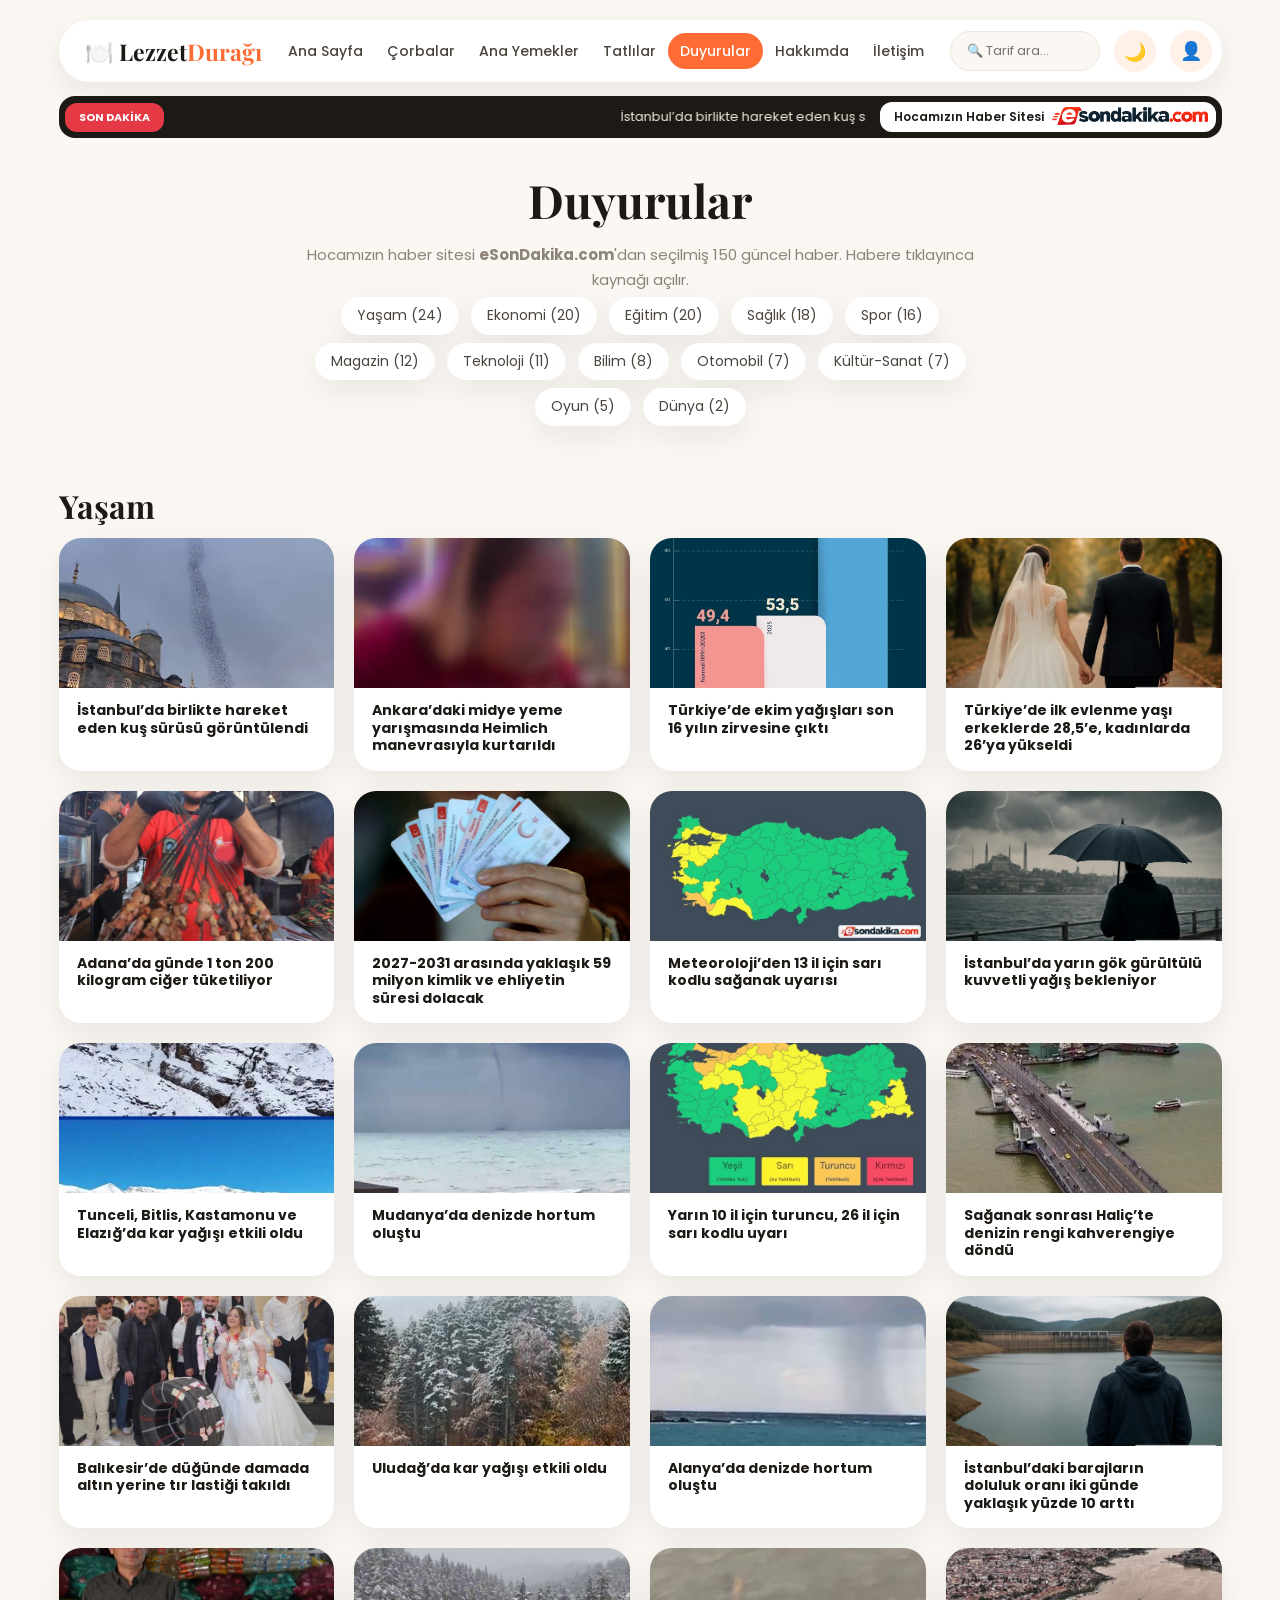
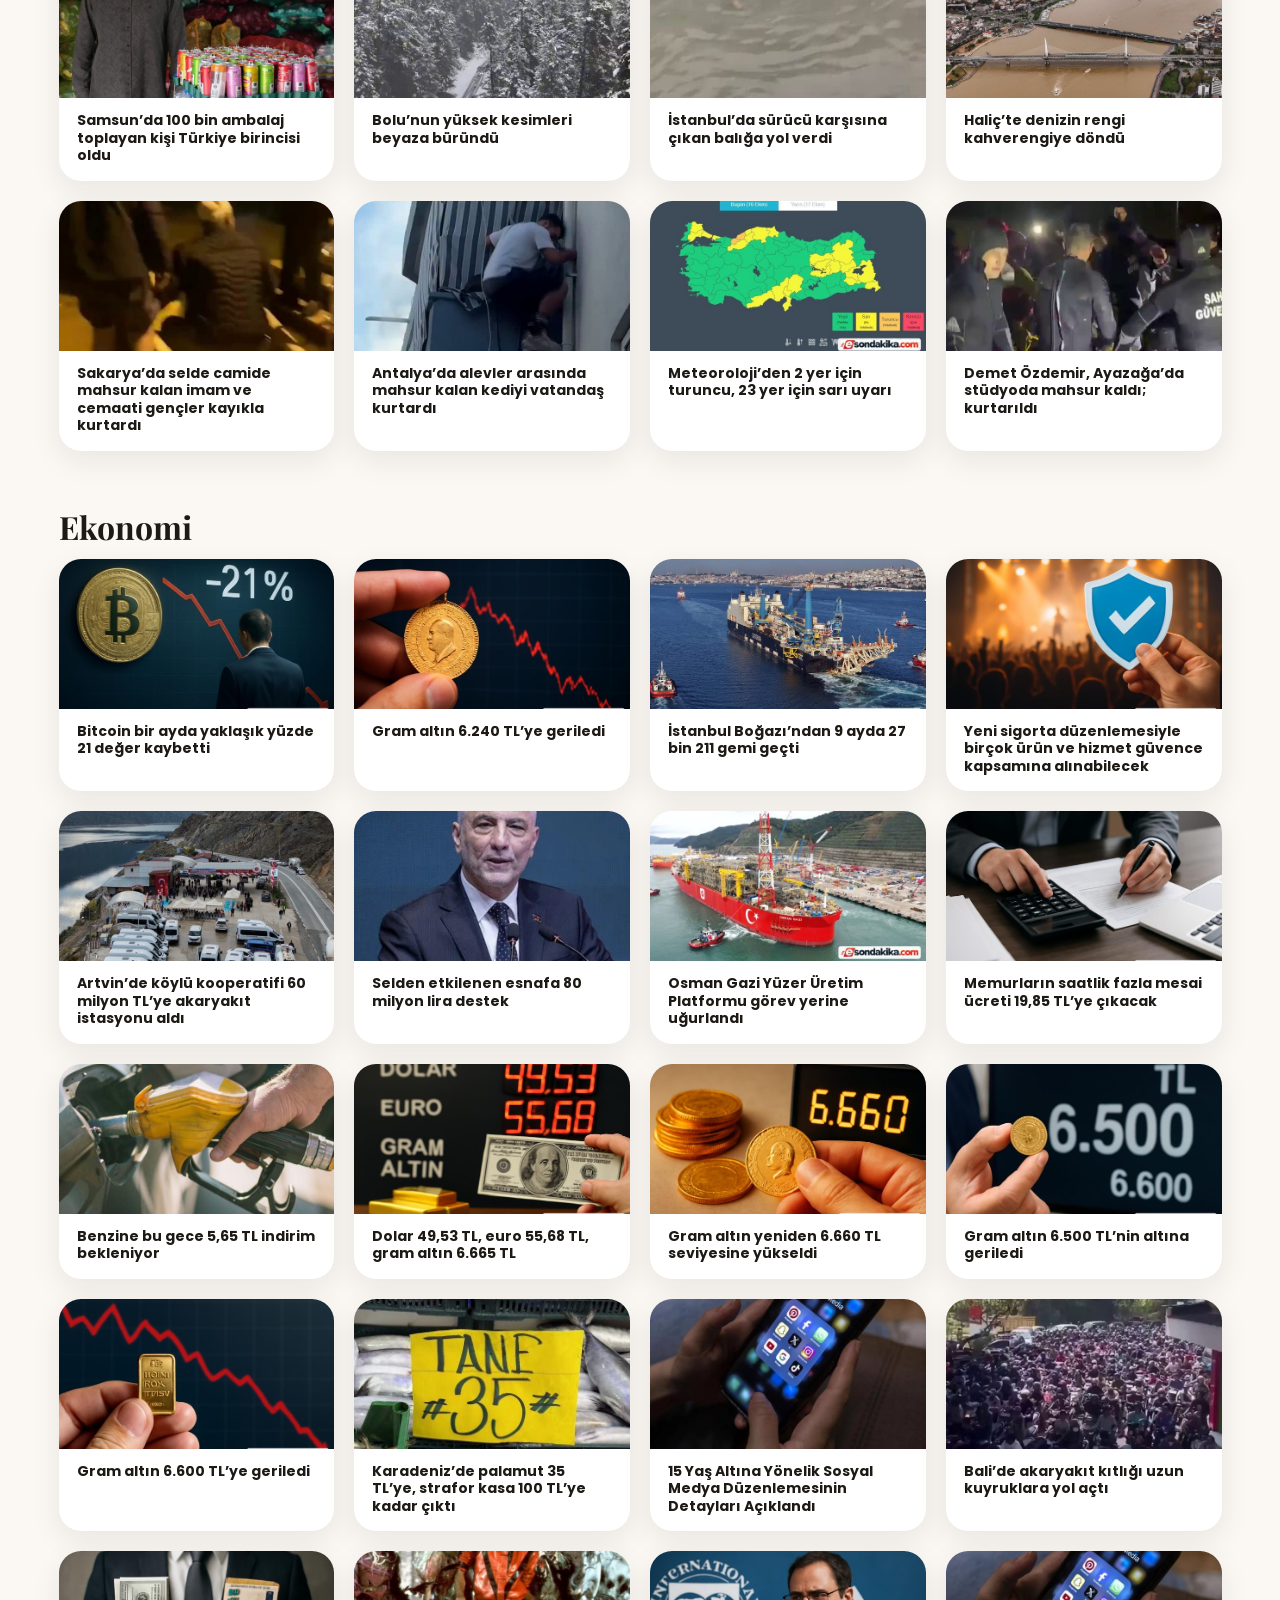
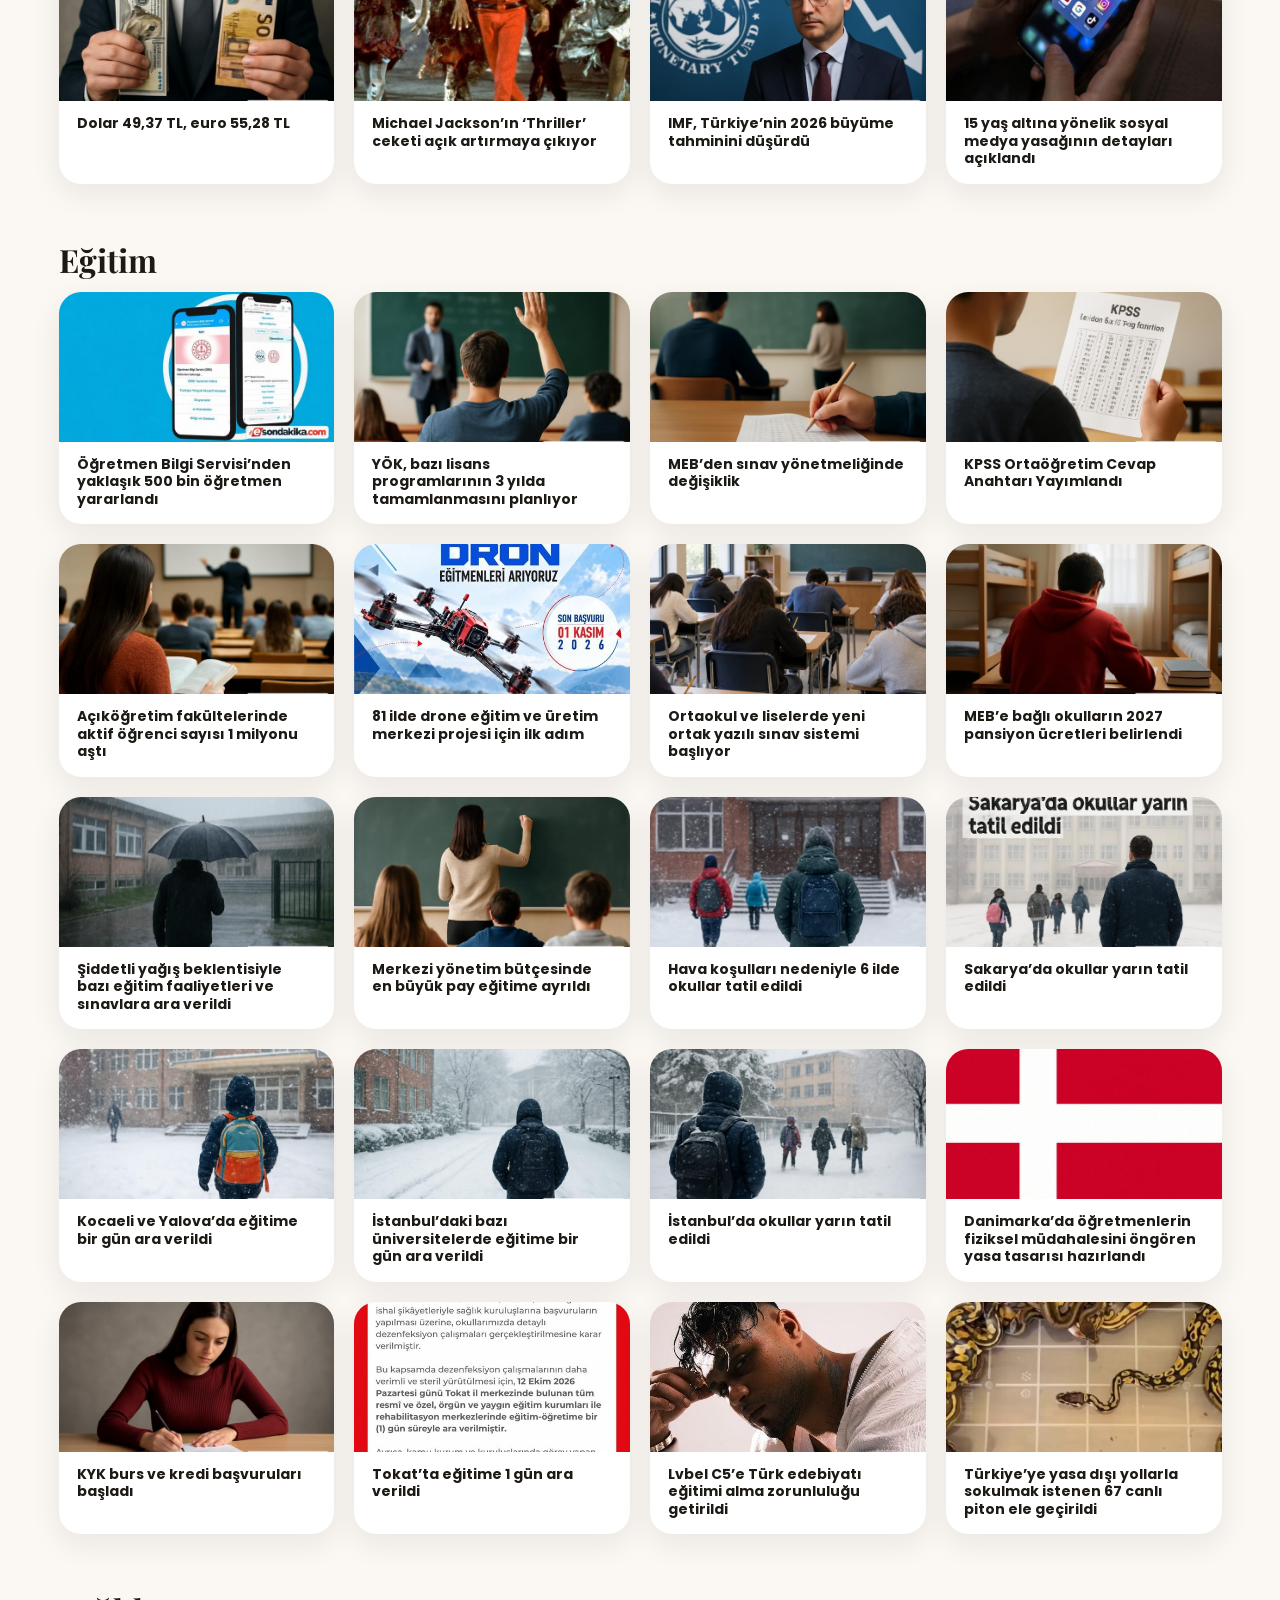
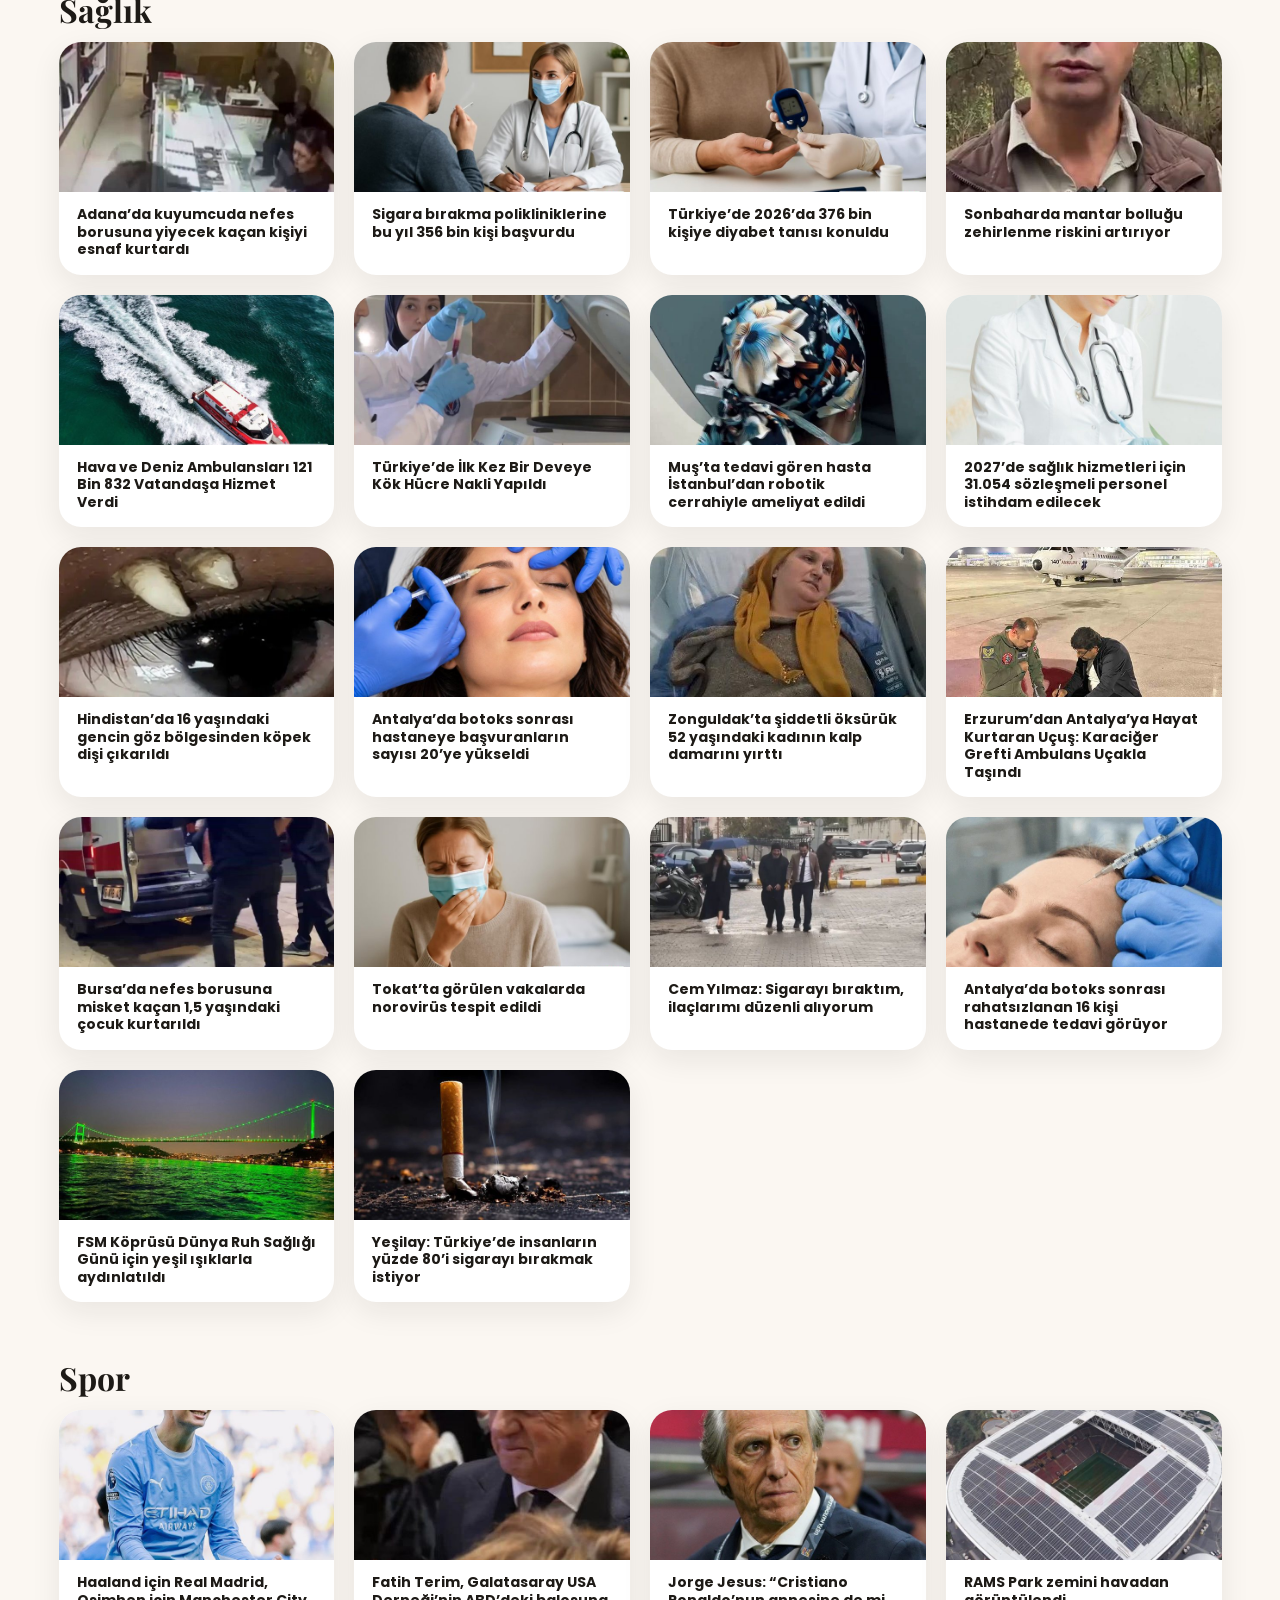
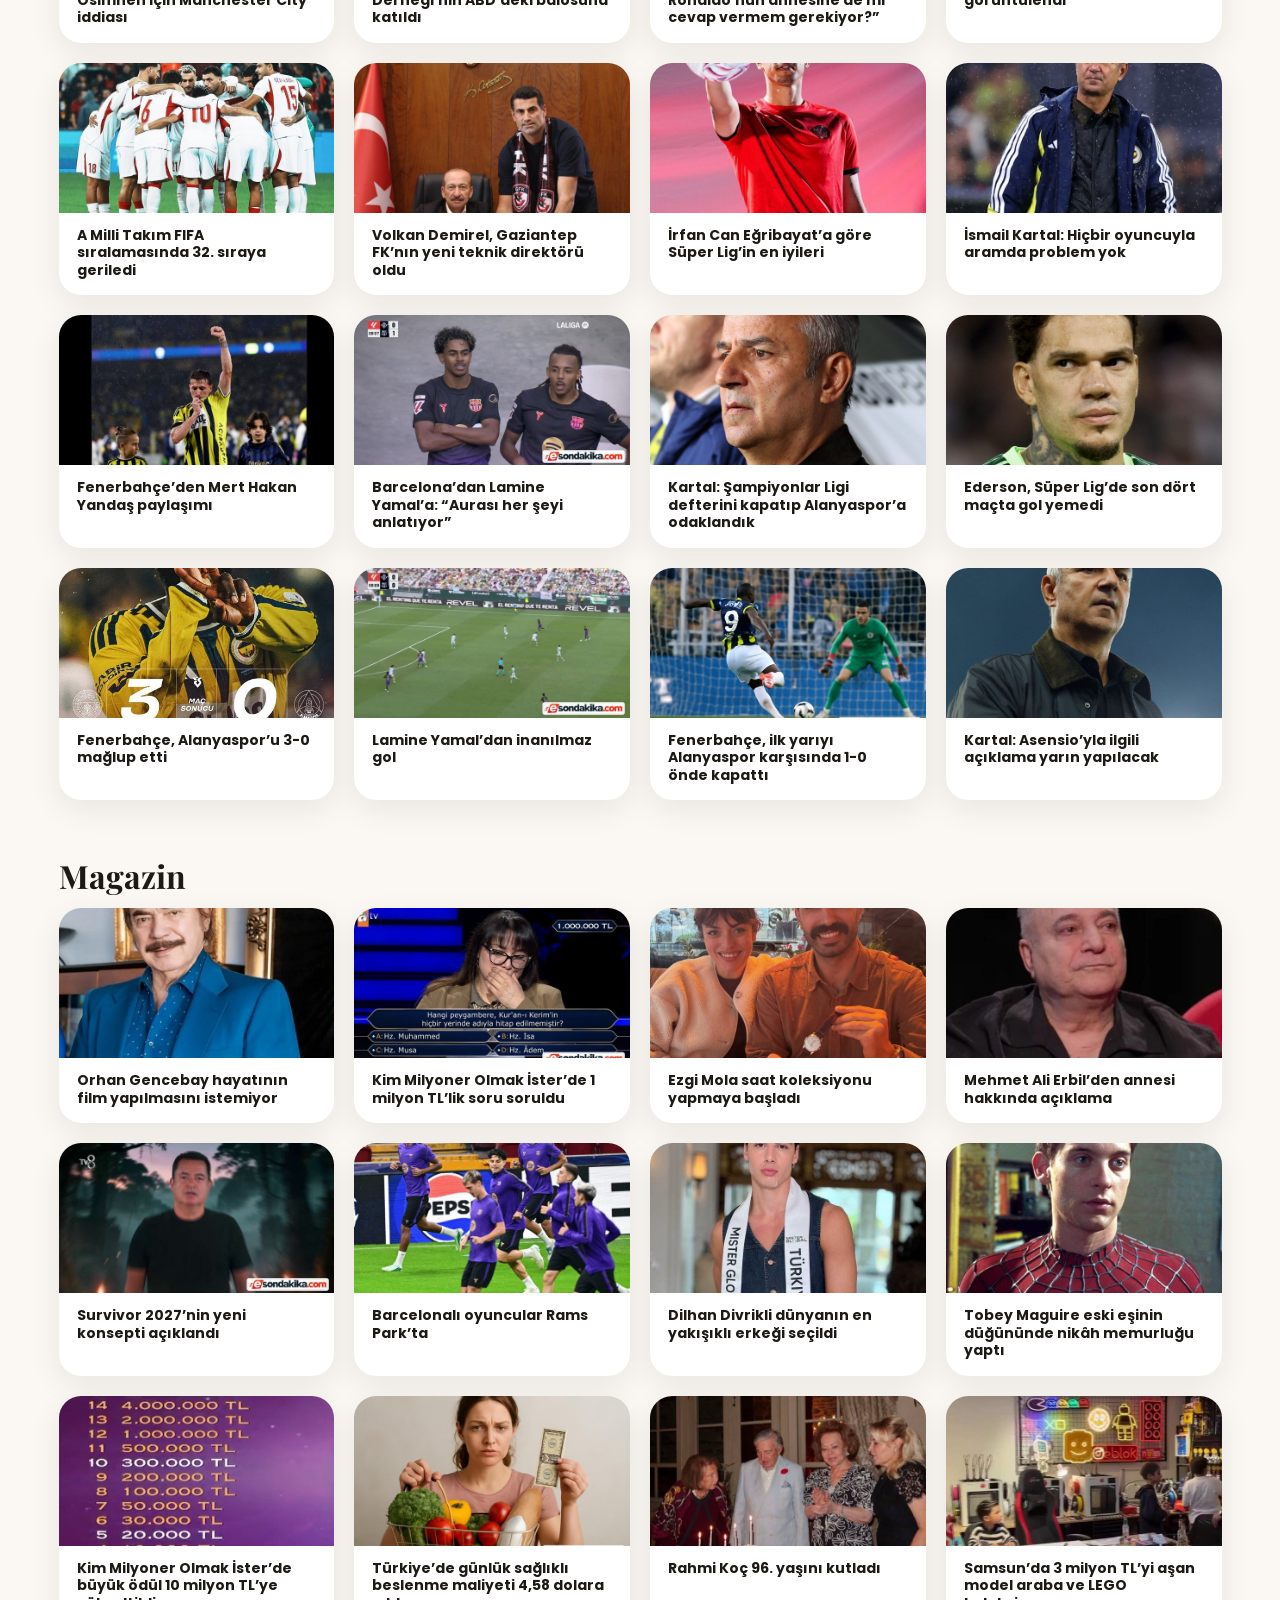
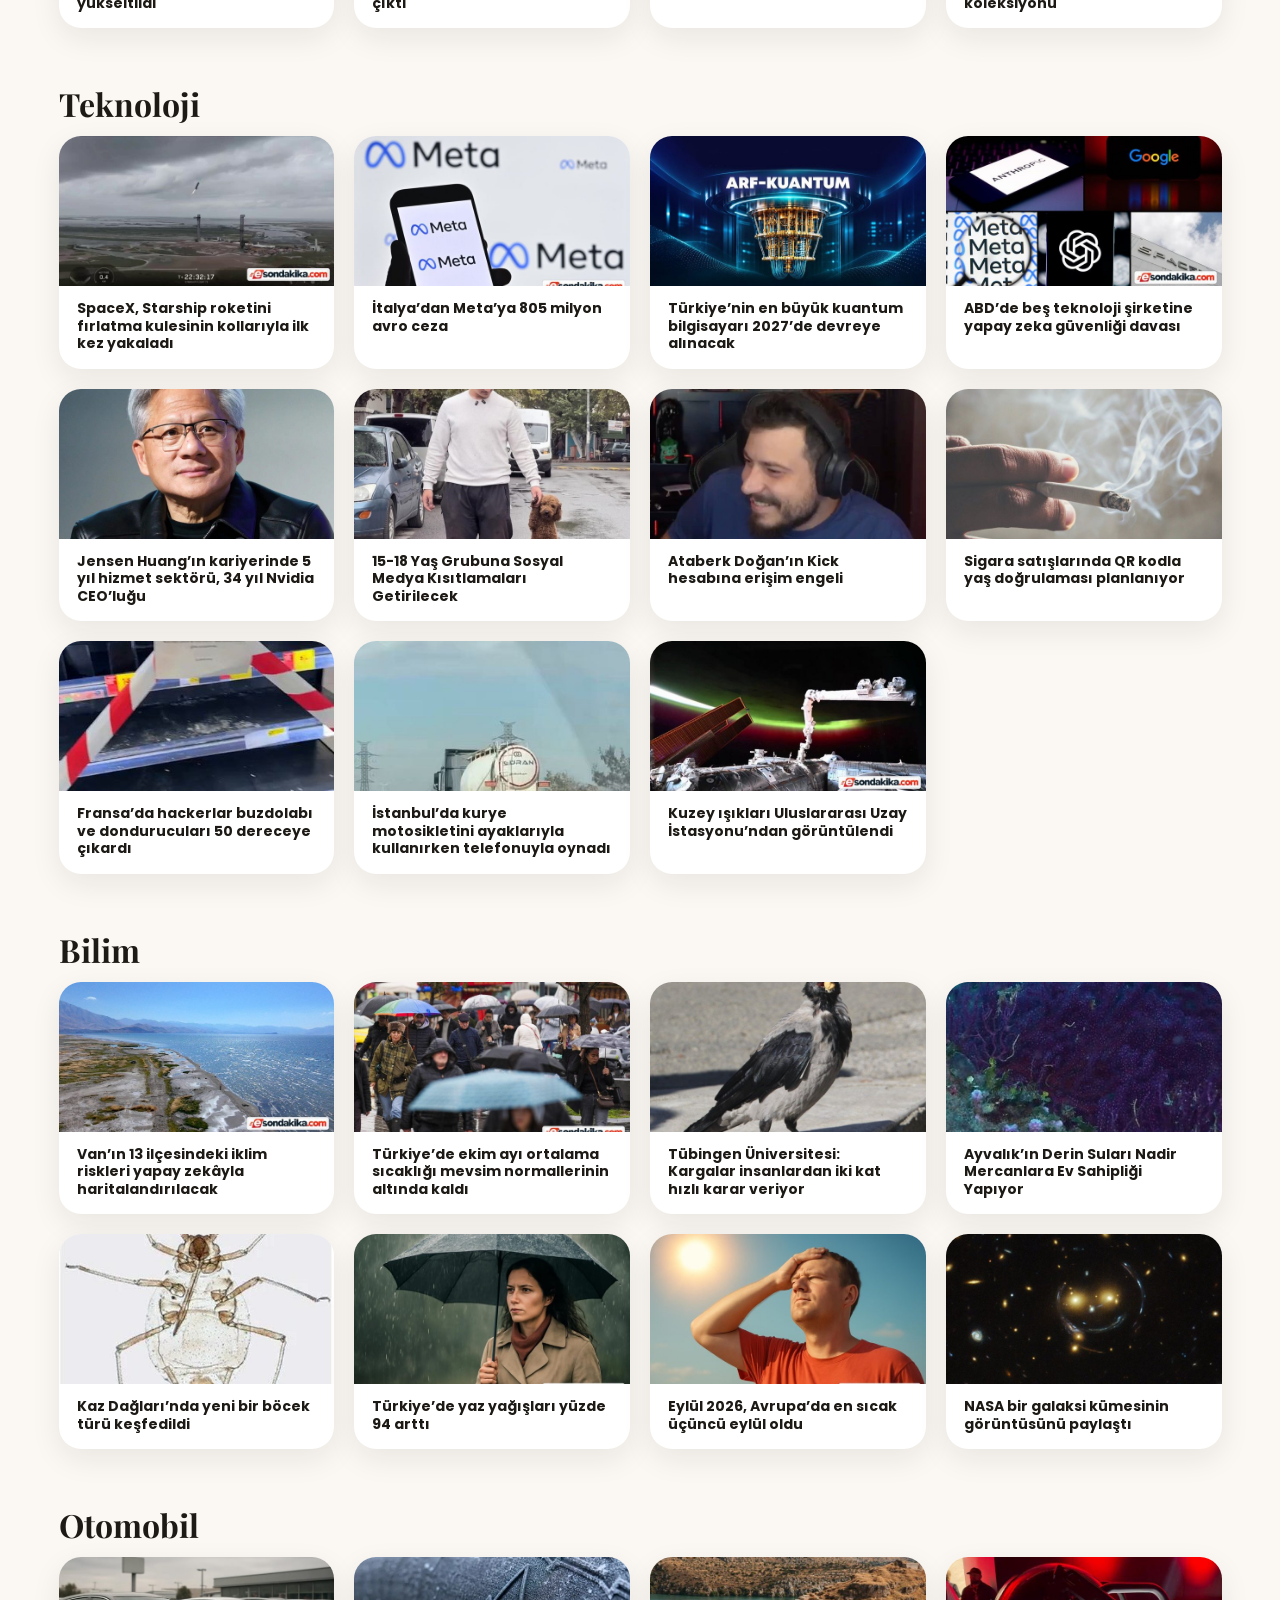
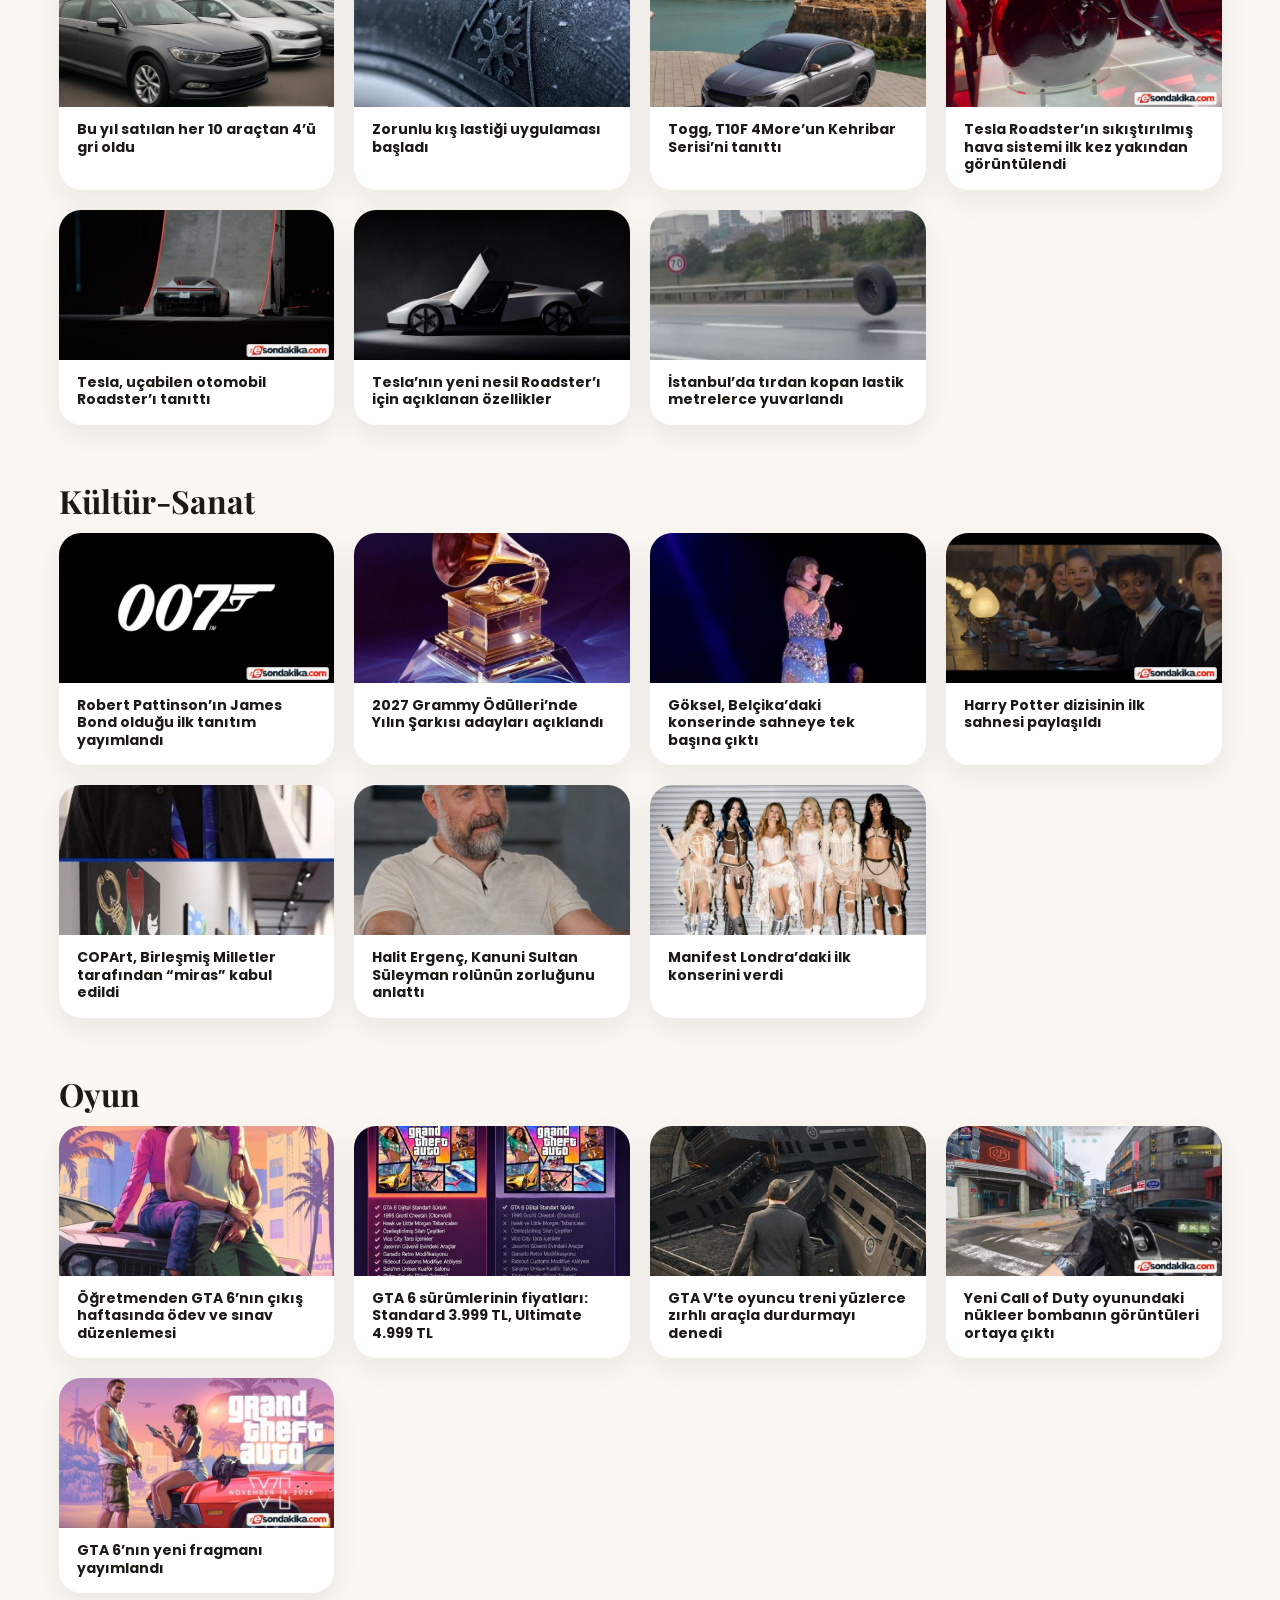
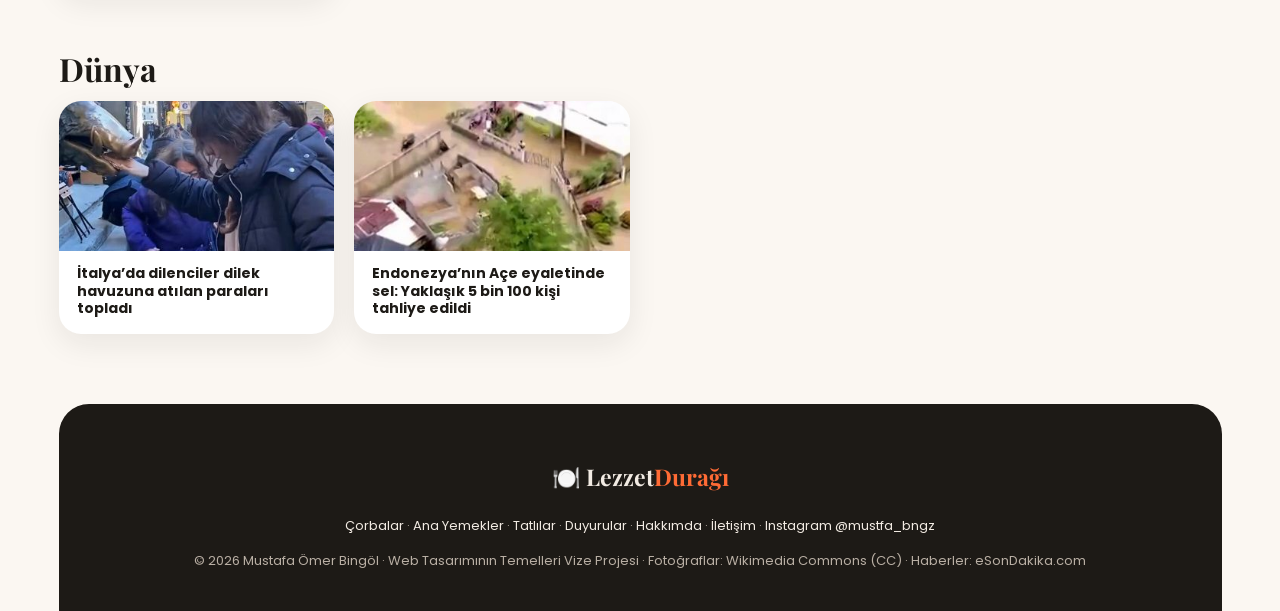
==== commit 62fa1cf8: "Duyurular: haber başlıklarında kesme işareti düzeltildi" ====
--- a/duyurular.html
+++ b/duyurular.html
@@ -89,7 +89,7 @@
       <a href="https://esondakika.com/tr/egitim/istanbul-da-okullar-yarin-tatil-edildi-69913506"><img src="haber-gorselleri/127.jpg" alt=""><h3>İstanbul’da okullar yarın tatil edildi</h3></a>
       <a href="https://esondakika.com/tr/egitim/danimarka-da-ogretmenlerin-fiziksel-mudahalesini-ongoren-yasa-tasarisi-hazirlandi-91830570"><img src="haber-gorselleri/133.jpg" alt=""><h3>Danimarka’da öğretmenlerin fiziksel müdahalesini öngören yasa tasarısı hazırlandı</h3></a>
       <a href="https://esondakika.com/tr/egitim/kyk-burs-ve-kredi-basvurulari-basladi-29823123"><img src="haber-gorselleri/152.jpg" alt=""><h3>KYK burs ve kredi başvuruları başladı</h3></a>
-      <a href="https://esondakika.com/tr/egitim/tokat-ta-egitime-1-gun-ara-verildi-93090807"><img src="haber-gorselleri/158.jpg" alt=""><h3>Tokat&#x27;ta eğitime 1 gün ara verildi</h3></a>
+      <a href="https://esondakika.com/tr/egitim/tokat-ta-egitime-1-gun-ara-verildi-93090807"><img src="haber-gorselleri/158.jpg" alt=""><h3>Tokat’ta eğitime 1 gün ara verildi</h3></a>
       <a href="https://esondakika.com/tr/egitim/lvbel-c5-e-turk-edebiyati-egitimi-alma-zorunlulugu-getirildi-51630207"><img src="haber-gorselleri/163.jpg" alt=""><h3>Lvbel C5’e Türk edebiyatı eğitimi alma zorunluluğu getirildi</h3></a>
       <a href="https://esondakika.com/tr/egitim/turkiye-ye-yasa-disi-yollarla-sokulmak-istenen-67-canli-piton-ele-gecirildi-42875728"><img src="haber-gorselleri/167.jpg" alt=""><h3>Türkiye’ye yasa dışı yollarla sokulmak istenen 67 canlı piton ele geçirildi</h3></a>
     </div>
@@ -107,7 +107,7 @@
       <a href="https://esondakika.com/tr/saglik/antalya-da-botoks-sonrasi-hastaneye-basvuranlarin-sayisi-20-ye-yukseldi-55342446"><img src="haber-gorselleri/104.jpg" alt=""><h3>Antalya’da botoks sonrası hastaneye başvuranların sayısı 20’ye yükseldi</h3></a>
       <a href="https://esondakika.com/tr/saglik/zonguldak-ta-siddetli-oksuruk-52-yasindaki-kadinin-kalp-damarini-yirtti-13859252"><img src="haber-gorselleri/111.jpg" alt=""><h3>Zonguldak’ta şiddetli öksürük 52 yaşındaki kadının kalp damarını yırttı</h3></a>
       <a href="https://esondakika.com/tr/saglik/erzurum-dan-antalya-ya-hayat-kurtaran-ucus-karaciger-grefti-ambulans-ucakla-tasindi"><img src="haber-gorselleri/118.jpg" alt=""><h3>Erzurum’dan Antalya’ya Hayat Kurtaran Uçuş: Karaciğer Grefti Ambulans Uçakla Taşındı</h3></a>
-      <a href="https://esondakika.com/tr/saglik/bursa-da-nefes-borusuna-misket-kacan-1-5-yasindaki-cocuk-kurtarildi-93895857"><img src="haber-gorselleri/131.jpg" alt=""><h3>Bursa&#x27;da nefes borusuna misket kaçan 1,5 yaşındaki çocuk kurtarıldı</h3></a>
+      <a href="https://esondakika.com/tr/saglik/bursa-da-nefes-borusuna-misket-kacan-1-5-yasindaki-cocuk-kurtarildi-93895857"><img src="haber-gorselleri/131.jpg" alt=""><h3>Bursa’da nefes borusuna misket kaçan 1,5 yaşındaki çocuk kurtarıldı</h3></a>
       <a href="https://esondakika.com/tr/saglik/tokat-ta-gorulen-vakalarda-norovirus-tespit-edildi-98724886"><img src="haber-gorselleri/149.jpg" alt=""><h3>Tokat’ta görülen vakalarda norovirüs tespit edildi</h3></a>
       <a href="https://esondakika.com/tr/saglik/cem-yilmaz-sigarayi-biraktim-ilaclarimi-duzenli-aliyorum-84758272"><img src="haber-gorselleri/150.jpg" alt=""><h3>Cem Yılmaz: Sigarayı bıraktım, ilaçlarımı düzenli alıyorum</h3></a>
       <a href="https://esondakika.com/tr/saglik/antalya-da-botoks-sonrasi-rahatsizlanan-16-kisi-hastanede-tedavi-goruyor-05988291"><img src="haber-gorselleri/156.jpg" alt=""><h3>Antalya’da botoks sonrası rahatsızlanan 16 kişi hastanede tedavi görüyor</h3></a>
@@ -140,7 +140,7 @@
       <a href="https://esondakika.com/tr/magazin/ezgi-mola-saat-koleksiyonu-yapmaya-basladi-65248670"><img src="haber-gorselleri/68.jpg" alt=""><h3>Ezgi Mola saat koleksiyonu yapmaya başladı</h3></a>
       <a href="https://esondakika.com/tr/magazin/mehmet-ali-erbil-den-annesi-hakkinda-aciklama-89526024"><img src="haber-gorselleri/103.jpg" alt=""><h3>Mehmet Ali Erbil’den annesi hakkında açıklama</h3></a>
       <a href="https://esondakika.com/tr/magazin/survivor-2027-nin-yeni-konsepti-aciklandi-99707802"><img src="haber-gorselleri/117.jpg" alt=""><h3>Survivor 2027’nin yeni konsepti açıklandı</h3></a>
-      <a href="https://esondakika.com/tr/magazin/barcelonali-oyuncular-rams-park-ta-00269468"><img src="haber-gorselleri/124.jpg" alt=""><h3>Barcelonalı oyuncular Rams Park&#x27;ta</h3></a>
+      <a href="https://esondakika.com/tr/magazin/barcelonali-oyuncular-rams-park-ta-00269468"><img src="haber-gorselleri/124.jpg" alt=""><h3>Barcelonalı oyuncular Rams Park’ta</h3></a>
       <a href="https://esondakika.com/tr/magazin/dilhan-divrikli-dunyanin-en-yakisikli-erkegi-secildi-34225020"><img src="haber-gorselleri/130.jpg" alt=""><h3>Dilhan Divrikli dünyanın en yakışıklı erkeği seçildi</h3></a>
       <a href="https://esondakika.com/tr/magazin/tobey-maguire-eski-esinin-dugununde-nikah-memurlugu-yapti-12201628"><img src="haber-gorselleri/136.jpg" alt=""><h3>Tobey Maguire eski eşinin düğününde nikâh memurluğu yaptı</h3></a>
       <a href="https://esondakika.com/tr/magazin/kim-milyoner-olmak-ister-de-buyuk-odul-10-milyon-tl-ye-yukseltildi-01061177"><img src="haber-gorselleri/142.jpg" alt=""><h3>Kim Milyoner Olmak İster’de büyük ödül 10 milyon TL’ye yükseltildi</h3></a>
@@ -160,7 +160,7 @@
       <a href="https://esondakika.com/tr/teknoloji/sigara-satislarinda-qr-kodla-yas-dogrulamasi-planlaniyor-76832331"><img src="haber-gorselleri/090.jpg" alt=""><h3>Sigara satışlarında QR kodla yaş doğrulaması planlanıyor</h3></a>
       <a href="https://esondakika.com/tr/teknoloji/fransa-da-hackerlar-buzdolabi-ve-donduruculari-50-dereceye-cikardi-25172451"><img src="haber-gorselleri/098.jpg" alt=""><h3>Fransa’da hackerlar buzdolabı ve dondurucuları 50 dereceye çıkardı</h3></a>
       <a href="https://esondakika.com/tr/teknoloji/istanbul-da-kurye-motosikletini-ayaklariyla-kullanirken-telefonuyla-oynadi-21262974"><img src="haber-gorselleri/113.jpg" alt=""><h3>İstanbul’da kurye motosikletini ayaklarıyla kullanırken telefonuyla oynadı</h3></a>
-      <a href="https://esondakika.com/tr/teknoloji/kuzey-isiklari-uluslararasi-uzay-istasyonu-ndan-goruntulendi-45518775"><img src="haber-gorselleri/120.jpg" alt=""><h3>Kuzey ışıkları Uluslararası Uzay İstasyonu&#x27;ndan görüntülendi</h3></a>
+      <a href="https://esondakika.com/tr/teknoloji/kuzey-isiklari-uluslararasi-uzay-istasyonu-ndan-goruntulendi-45518775"><img src="haber-gorselleri/120.jpg" alt=""><h3>Kuzey ışıkları Uluslararası Uzay İstasyonu’ndan görüntülendi</h3></a>
     </div>
     <h2 id="bilim">Bilim</h2>
     <div class="izgara dort">
--- a/stil.css
+++ b/stil.css
@@ -1,4 +1,4 @@
-/* Lezzet Durağı - stil.css | Mustafa Ömer Bingöl - 265308012 */
+/* Lezzet Durağı - stil.css | Mustafa Ömer Bingöl */
 @import url("https://fonts.googleapis.com/css2?family=Playfair+Display:wght@700&family=Poppins:wght@400;500;600&display=swap");
 
 /* 1. RENKLER VE KOYU TEMA */
@@ -106,8 +106,6 @@
 .kutu { margin-top: 28px; padding: 30px; border-radius: 26px; }
 .kutu h2 { margin-top: 0; font-size: 26px; }
 .ikili { display: grid; grid-template-columns: 3fr 2fr; gap: 28px; }
-.proje .kutu { margin: 0; padding: 22px; }
-.proje p { margin: 0; color: var(--soluk); font-size: 13px; }
 .beceri { padding: 0; list-style: none; }
 .beceri li { margin-bottom: 14px; font-weight: 500; }
 .beceri small { float: right; color: var(--soluk); }
